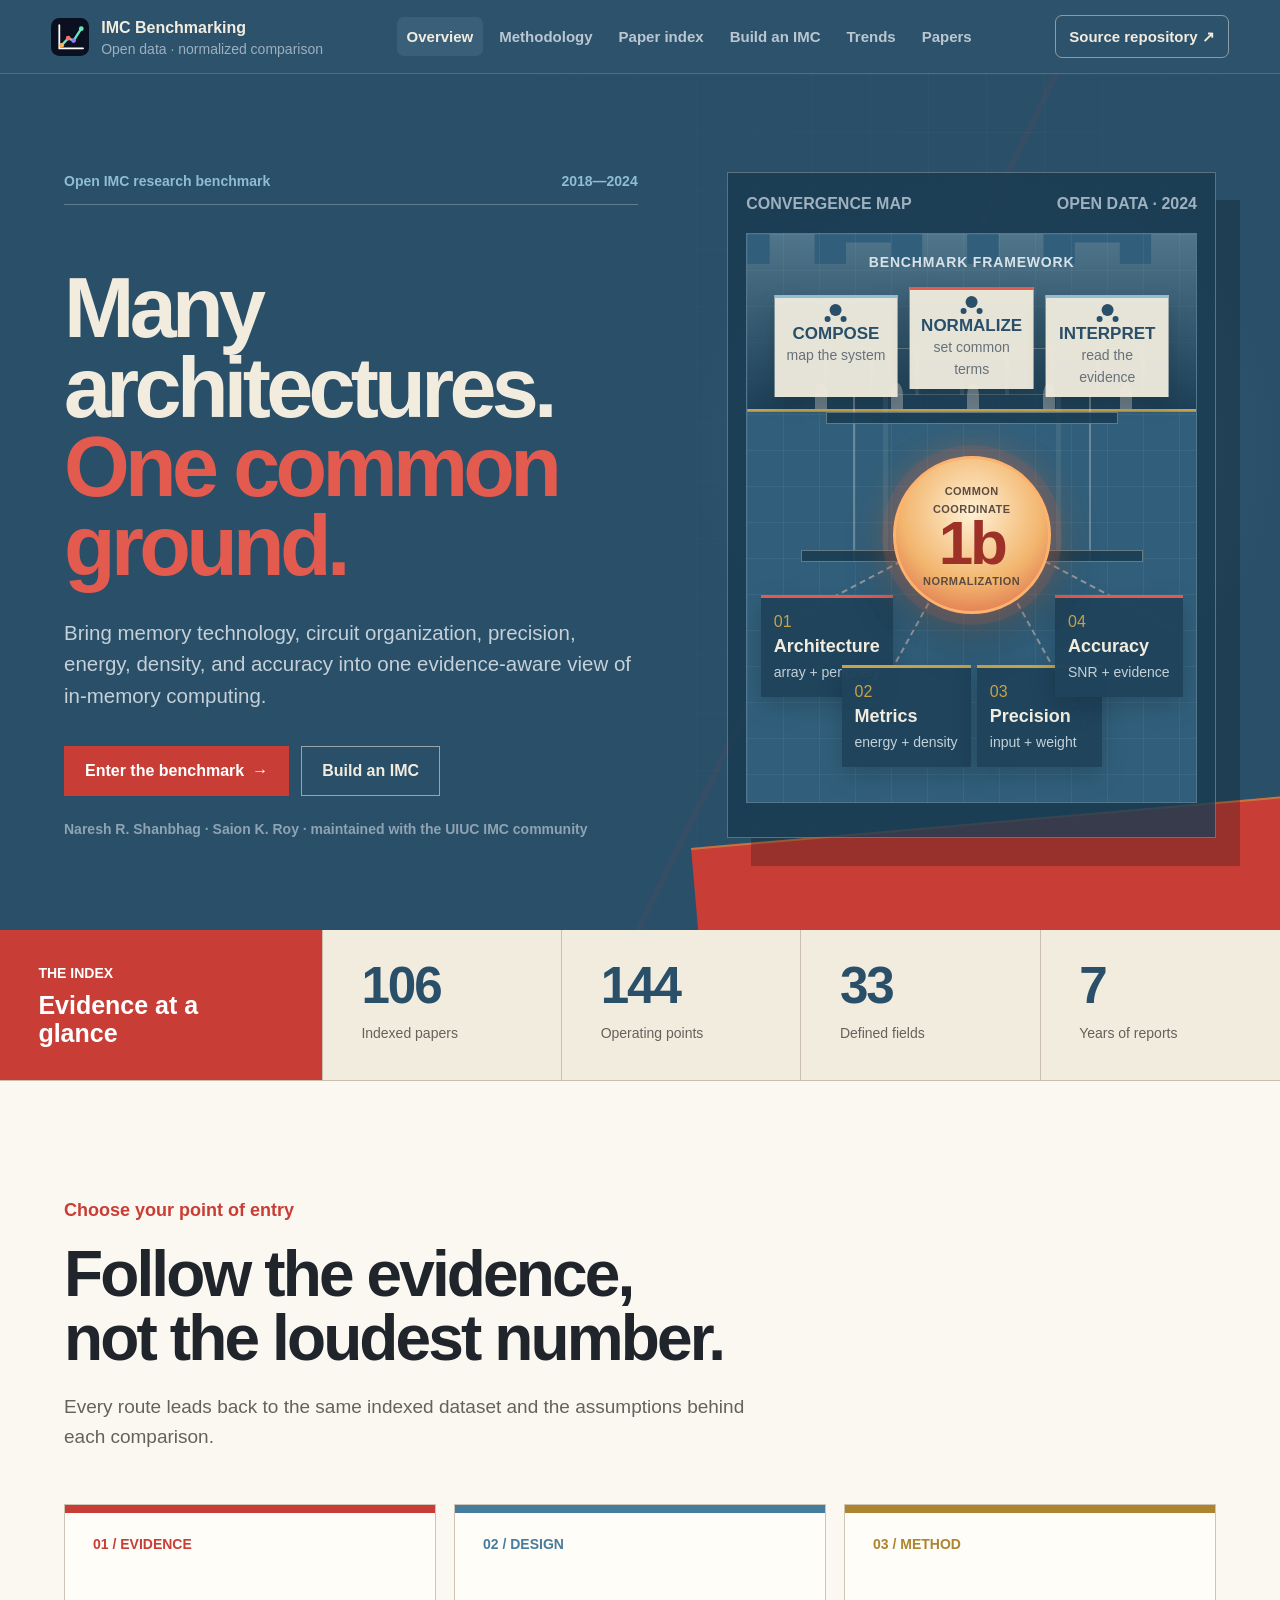
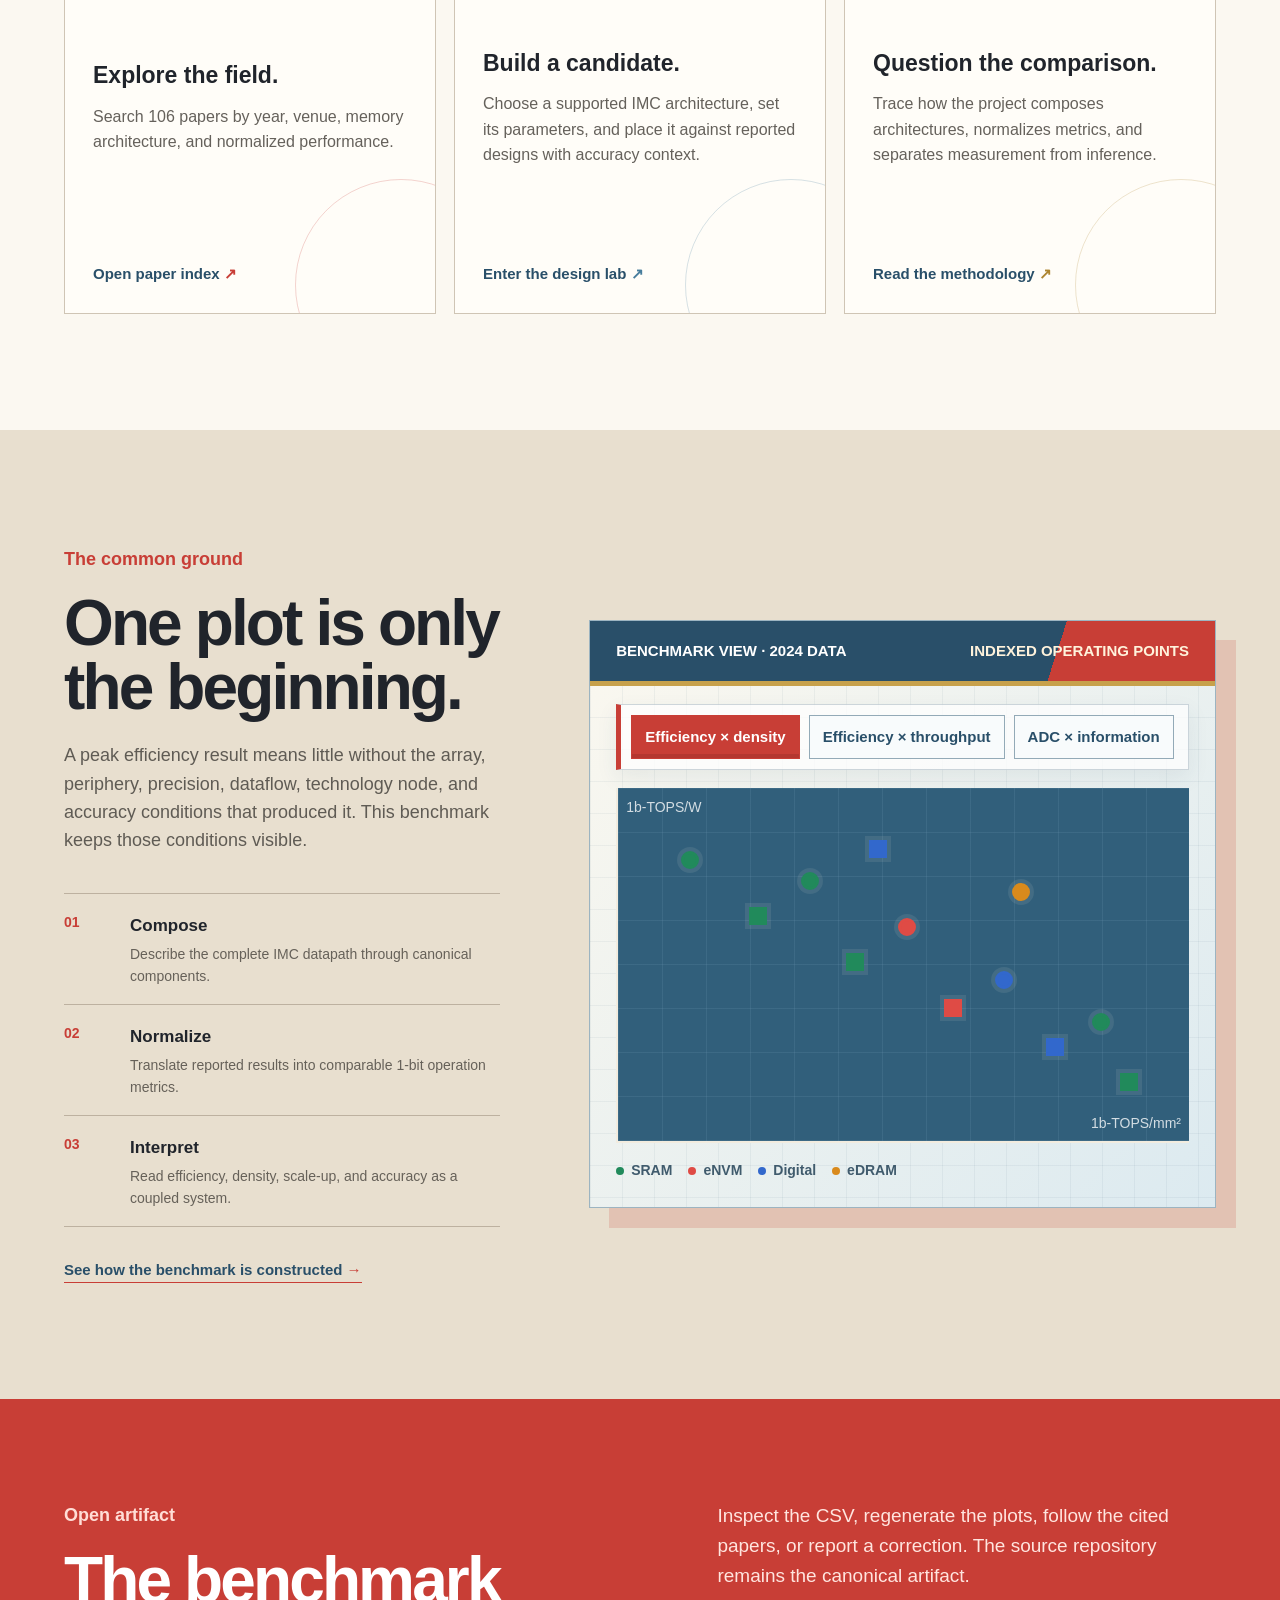
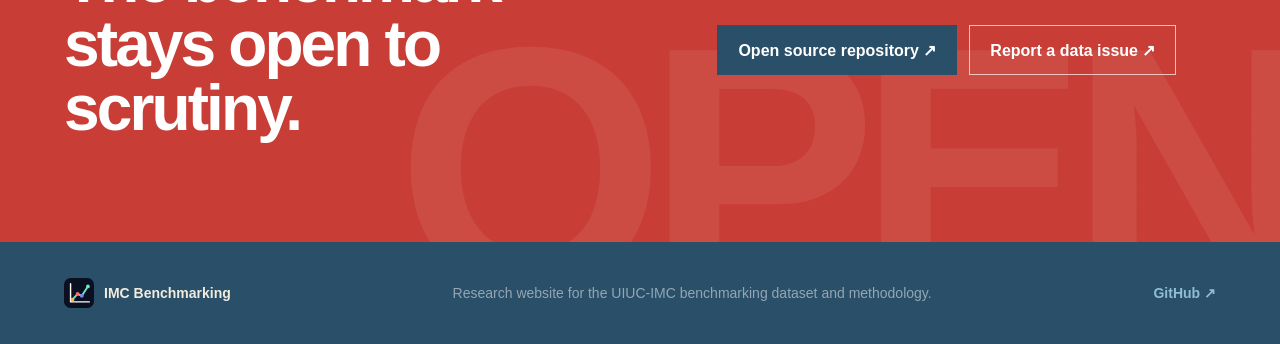
==== website/index.html @ 2f84abf5 "Add interactive IMC benchmarking website" ====
<!doctype html>
<html lang="en">
<head>
  <meta charset="utf-8" />
  <meta name="viewport" content="width=device-width, initial-scale=1" />
  <meta name="theme-color" content="#0b1020" />
  <meta name="description" content="A rigorous, open benchmarking resource for in-memory computing architectures, with indexed chip data, reproducible plots, and methodology papers." />
  <meta property="og:title" content="Benchmarking In-Memory Computing Architectures" />
  <meta property="og:description" content="Compare reported IMC designs through a common compositional view, normalized metrics, and an open indexed database." />
  <meta property="og:type" content="website" />
  <link rel="icon" href="favicon.svg" type="image/svg+xml" />
  <link rel="stylesheet" href="styles.css" />
  <script src="app.js" defer></script>
  <title>Benchmarking In-Memory Computing Architectures</title>
</head>
<body class="home-page">
  <a class="skip-link" href="#main">Skip to content</a>
  <header class="site-header">
    <a class="brand" href="index.html"><img src="favicon.svg" alt="" /><span><strong>IMC Benchmarking</strong><small>Open data · normalized comparison</small></span></a>
    <button class="menu-toggle" type="button" aria-expanded="false">Menu</button>
    <nav id="site-nav" class="site-nav" aria-label="Project sections">
      <a href="index.html" aria-current="page">Overview</a>
      <a href="methodology.html">Methodology</a>
      <a href="explorer.html">Paper index</a>
      <a href="lab.html">Build an IMC</a>
      <a href="trends.html">Trends</a>
      <a href="papers.html">Papers</a>
    </nav>
    <a class="header-repo" href="https://github.com/UIUC-IMC/UIUC-IMC-Benchmarking">Source repository ↗</a>
  </header>

  <main id="main">
    <section class="home-hero">
      <div class="home-hero-copy">
        <div class="hero-kicker"><span>Open IMC research benchmark</span><span>2018—2024</span></div>
        <h1>Many architectures.<br /><em>One common ground.</em></h1>
        <p class="home-hero-summary">Bring memory technology, circuit organization, precision, energy, density, and accuracy into one evidence-aware view of in-memory computing.</p>
        <div class="actions">
          <a class="button home-button-primary" href="explorer.html">Enter the benchmark <span aria-hidden="true">→</span></a>
          <a class="button home-button-ghost" href="lab.html">Build an IMC</a>
        </div>
        <p class="hero-authors">Naresh R. Shanbhag · Saion K. Roy · maintained with the UIUC IMC community</p>
      </div>

      <div class="convergence-stage" aria-label="A symbolic formation showing four IMC design dimensions converging on 1-bit normalization, with compose, normalize, and interpret arranged above">
        <div class="convergence-head"><span>CONVERGENCE MAP</span><span>OPEN DATA · 2024</span></div>
        <div class="convergence-field">
          <div class="framework-structure" aria-hidden="true"><span></span><span></span><span></span><span></span><span></span></div>
          <span class="formation-label framework-label">BENCHMARK FRAMEWORK</span>
          <div class="framework-line" aria-label="Compose, normalize, and interpret arranged as the benchmark framework">
            <div class="framework-card"><strong>COMPOSE</strong><span>map the system</span></div>
            <div class="framework-card framework-center"><strong>NORMALIZE</strong><span>set common terms</span></div>
            <div class="framework-card"><strong>INTERPRET</strong><span>read the evidence</span></div>
          </div>
          <span class="coordinate-deck" aria-hidden="true"></span>
          <span class="convergence-route route-one" aria-hidden="true"></span>
          <span class="convergence-route route-two" aria-hidden="true"></span>
          <span class="convergence-route route-three" aria-hidden="true"></span>
          <span class="convergence-route route-four" aria-hidden="true"></span>
          <div class="field-node node-architecture"><small>01</small><strong>Architecture</strong><span>array + periphery</span></div>
          <div class="field-node node-metrics"><small>02</small><strong>Metrics</strong><span>energy + density</span></div>
          <div class="field-node node-precision"><small>03</small><strong>Precision</strong><span>input + weight</span></div>
          <div class="field-node node-accuracy"><small>04</small><strong>Accuracy</strong><span>SNR + evidence</span></div>
          <div class="benchmark-core"><small>COMMON COORDINATE</small><strong>1b</strong><small>NORMALIZATION</small></div>
        </div>
      </div>
    </section>

    <section class="home-stat-band" aria-label="Dataset summary">
      <div class="stat-intro"><span>THE INDEX</span><strong>Evidence at a glance</strong></div>
      <article><strong>106</strong><span>Indexed papers</span></article>
      <article><strong>144</strong><span>Operating points</span></article>
      <article><strong>33</strong><span>Defined fields</span></article>
      <article><strong>7</strong><span>Years of reports</span></article>
    </section>

    <section class="home-routes section">
      <div class="home-section-heading">
        <p class="section-label">Choose your point of entry</p>
        <h2>Follow the evidence,<br />not the loudest number.</h2>
        <p>Every route leads back to the same indexed dataset and the assumptions behind each comparison.</p>
      </div>
      <div class="route-grid">
        <a class="route-card route-red" href="explorer.html">
          <span class="route-index">01 / EVIDENCE</span>
          <div><h3>Explore the field.</h3><p>Search 106 papers by year, venue, memory architecture, and normalized performance.</p></div>
          <strong class="route-link">Open paper index <span aria-hidden="true">↗</span></strong>
        </a>
        <a class="route-card route-blue" href="lab.html">
          <span class="route-index">02 / DESIGN</span>
          <div><h3>Build a candidate.</h3><p>Choose a supported IMC architecture, set its parameters, and place it against reported designs with accuracy context.</p></div>
          <strong class="route-link">Enter the design lab <span aria-hidden="true">↗</span></strong>
        </a>
        <a class="route-card route-gold" href="methodology.html">
          <span class="route-index">03 / METHOD</span>
          <div><h3>Question the comparison.</h3><p>Trace how the project composes architectures, normalizes metrics, and separates measurement from inference.</p></div>
          <strong class="route-link">Read the methodology <span aria-hidden="true">↗</span></strong>
        </a>
      </div>
    </section>

    <section class="home-common-ground section">
      <div class="common-ground-copy">
        <p class="section-label">The common ground</p>
        <h2>One plot is only the beginning.</h2>
        <p>A peak efficiency result means little without the array, periphery, precision, dataflow, technology node, and accuracy conditions that produced it. This benchmark keeps those conditions visible.</p>
        <ol class="method-list">
          <li><span>01</span><div><strong>Compose</strong><p>Describe the complete IMC datapath through canonical components.</p></div></li>
          <li><span>02</span><div><strong>Normalize</strong><p>Translate reported results into comparable 1-bit operation metrics.</p></div></li>
          <li><span>03</span><div><strong>Interpret</strong><p>Read efficiency, density, scale-up, and accuracy as a coupled system.</p></div></li>
        </ol>
        <a class="text-link" href="methodology.html">See how the benchmark is constructed <span aria-hidden="true">→</span></a>
      </div>

      <div class="benchmark-stage home-benchmark-stage" aria-label="Interactive conceptual benchmark plot">
        <div class="stage-header"><span>BENCHMARK VIEW · 2024 DATA</span><span>INDEXED OPERATING POINTS</span></div>
        <div class="axis-tabs" aria-label="Choose benchmark axes">
          <button type="button" data-axis="efficiency" aria-pressed="true">Efficiency × density</button>
          <button type="button" data-axis="throughput" aria-pressed="false">Efficiency × throughput</button>
          <button type="button" data-axis="precision" aria-pressed="false">ADC × information</button>
        </div>
        <div class="plot-demo">
          <span class="plot-axis-y">1b-TOPS/W</span><span class="plot-axis-x">1b-TOPS/mm²</span>
          <i class="plot-point circle" data-arch="sram" style="left:11%;bottom:77%"></i><i class="plot-point" data-arch="sram" style="left:23%;bottom:61%"></i>
          <i class="plot-point circle" data-arch="sram" style="left:32%;bottom:71%"></i><i class="plot-point" data-arch="sram" style="left:40%;bottom:48%"></i>
          <i class="plot-point circle" data-arch="envm" style="left:49%;bottom:58%"></i><i class="plot-point" data-arch="envm" style="left:57%;bottom:35%"></i>
          <i class="plot-point circle" data-arch="digital" style="left:66%;bottom:43%"></i><i class="plot-point" data-arch="digital" style="left:75%;bottom:24%"></i>
          <i class="plot-point circle" data-arch="sram" style="left:83%;bottom:31%"></i><i class="plot-point" data-arch="sram" style="left:88%;bottom:14%"></i>
          <i class="plot-point circle" data-arch="edram" style="left:69%;bottom:68%"></i><i class="plot-point" data-arch="digital" style="left:44%;bottom:80%"></i>
        </div>
        <div class="plot-legend"><span style="--legend:var(--mint)">SRAM</span><span style="--legend:var(--coral)">eNVM</span><span style="--legend:var(--violet)">Digital</span><span style="--legend:var(--amber)">eDRAM</span></div>
      </div>
    </section>

    <section class="home-manifesto">
      <div>
        <p class="section-label">Open artifact</p>
        <h2>The benchmark stays open to scrutiny.</h2>
      </div>
      <div>
        <p>Inspect the CSV, regenerate the plots, follow the cited papers, or report a correction. The source repository remains the canonical artifact.</p>
        <div class="actions"><a class="button home-button-primary" href="https://github.com/UIUC-IMC/UIUC-IMC-Benchmarking">Open source repository ↗</a><a class="button home-button-ghost" href="https://forms.gle/xLT8NehqR1ALuW2p7">Report a data issue ↗</a></div>
      </div>
    </section>
  </main>

  <footer><a class="footer-brand" href="index.html"><img src="favicon.svg" alt="" /><strong>IMC Benchmarking</strong></a><p>Research website for the UIUC-IMC benchmarking dataset and methodology.</p><a href="https://github.com/UIUC-IMC/UIUC-IMC-Benchmarking">GitHub ↗</a></footer>
</body>
</html>
---- website/styles.css ----
:root {
  --ink: #20242b;
  --ink-2: #30353d;
  --paper: #ffffff;
  --white: #ffffff;
  --muted: #646b7b;
  --line: #d9dce3;
  --red-light: #fff0ef;
  --red: #df4b45;
  --red-dark: #9f2f2b;
  --green-light: #eaf8f1;
  --green: #218a5b;
  --green-dark: #14643f;
  --blue-light: #eef4ff;
  --blue: #3268cc;
  --blue-dark: #20478e;
  --mint: var(--green);
  --mint-dark: var(--green-dark);
  --coral: var(--red);
  --amber: #d98a1c;
  --violet: var(--blue);
  --sans: Arial, Helvetica, sans-serif;
  --mono: "SFMono-Regular", Consolas, "Liberation Mono", monospace;
}

* { box-sizing: border-box; }
html { scroll-behavior: smooth; }
body {
  margin: 0;
  background: var(--paper);
  color: var(--ink);
  font-family: var(--sans);
  font-size: 18px;
  line-height: 1.58;
}
body.menu-open { overflow: hidden; }
a { color: inherit; text-decoration: none; }
button, input, select { color: inherit; font: inherit; }
img { display: block; max-width: 100%; }
figure { margin: 0; }
p { margin-top: 0; }

.skip-link {
  position: fixed;
  z-index: 100;
  top: 12px;
  left: 12px;
  padding: 10px 16px;
  transform: translateY(-180%);
  background: var(--mint);
  color: var(--ink);
  font-weight: 800;
}
.skip-link:focus { transform: none; }

.site-header {
  position: sticky;
  z-index: 50;
  top: 0;
  min-height: 74px;
  padding: 0 clamp(24px, 4vw, 64px);
  display: flex;
  align-items: center;
  gap: 28px;
  border-bottom: 1px solid var(--line);
  background: rgba(255,255,255,.97);
  color: var(--ink);
  backdrop-filter: blur(18px);
}
.brand { display: flex; align-items: center; gap: 12px; flex-shrink: 0; }
.brand img { width: 38px; height: 38px; }
.brand span { display: flex; flex-direction: column; }
.brand strong { font-size: 16px; letter-spacing: 0; }
.brand small { color: var(--muted); font-size: 14px; line-height: 1.2; }
.site-nav { display: flex; align-items: center; justify-content: center; gap: 6px; margin: 0 auto; }
.site-nav a { padding: 8px 10px; border-radius: 7px; color: #525965; font-size: 15px; font-weight: 700; }
.site-nav a:hover, .site-nav a[aria-current="page"] { background: var(--blue-light); color: var(--blue-dark); }
.header-repo { padding: 9px 13px; border: 1px solid var(--ink); border-radius: 7px; font-size: 15px; font-weight: 700; white-space: nowrap; }
.header-repo:hover { border-color: var(--blue); background: var(--blue); color: #fff; }
.menu-toggle { display: none; margin-left: auto; border: 0; background: transparent; color: var(--ink); font-size: 16px; font-weight: 700; }

.hero {
  position: relative;
  overflow: hidden;
  min-height: calc(100vh - 74px);
  display: grid;
  grid-template-columns: minmax(0, .88fr) minmax(520px, 1.12fr);
  gap: clamp(44px, 7vw, 110px);
  align-items: center;
  padding: clamp(72px, 8vw, 116px) clamp(24px, 5vw, 72px) 64px;
  background: #fff;
  color: var(--ink);
}
.hero::before {
  content: "";
  position: absolute;
  inset: 0;
  opacity: .55;
  background-image: linear-gradient(rgba(50,104,204,.07) 1px, transparent 1px), linear-gradient(90deg, rgba(50,104,204,.07) 1px, transparent 1px);
  background-size: 42px 42px;
  mask-image: linear-gradient(90deg, transparent 0%, #000 62%);
}
.hero-copy, .benchmark-stage { position: relative; z-index: 1; }
.eyebrow, .section-label {
  margin: 0 0 18px;
  color: var(--blue-dark);
  font-family: var(--sans);
  font-size: 18px;
  font-weight: 700;
  letter-spacing: 0;
}
.hero .eyebrow { color: var(--blue-dark); }
.hero h1 {
  max-width: 750px;
  margin: 0 0 26px;
  font-size: clamp(52px, 6.6vw, 100px);
  line-height: .94;
  letter-spacing: -.055em;
}
.hero h1 em { color: var(--green); font-style: normal; }
.hero-summary { max-width: 760px; color: var(--muted); font-size: clamp(19px, 1.6vw, 22px); line-height: 1.55; }
.hero-authors { margin: 22px 0 0; font-size: 15px; font-weight: 700; letter-spacing: 0; }
.actions { display: flex; flex-wrap: wrap; gap: 12px; margin-top: 34px; }
.button {
  min-height: 50px;
  padding: 0 20px;
  display: inline-flex;
  align-items: center;
  justify-content: center;
  gap: 8px;
  border: 1px solid currentColor;
  border-radius: 8px;
  font-size: 16px;
  font-weight: 700;
  transition: transform .2s ease, background .2s ease;
}
.button:hover { transform: translateY(-2px); }
.button-primary { border-color: var(--blue); background: var(--blue); color: #fff; }
.button-secondary { border-color: var(--ink); color: var(--ink); }
.button-secondary:hover { background: var(--ink); color: #fff; }
.button-dark { border-color: var(--ink); background: var(--ink); color: #fff; }

.benchmark-stage {
  min-height: 560px;
  padding: 26px;
  border: 1px solid var(--line);
  border-radius: 16px;
  background: #fff;
  box-shadow: 0 16px 40px rgba(32,36,43,.08);
}
.stage-header { display: flex; align-items: center; justify-content: space-between; gap: 20px; color: var(--muted); font-size: 14px; font-weight: 700; letter-spacing: 0; }
.axis-tabs { display: flex; flex-wrap: wrap; gap: 7px; margin: 24px 0 18px; }
.axis-tabs button { padding: 8px 11px; border: 1px solid #aeb5c0; border-radius: 7px; background: transparent; color: #4f5662; font-size: 14px; font-weight: 700; cursor: pointer; }
.axis-tabs button[aria-pressed="true"] { border-color: var(--blue); background: var(--blue-light); color: var(--blue-dark); }
.plot-demo {
  position: relative;
  height: 355px;
  overflow: hidden;
  border-left: 2px solid #717987;
  border-bottom: 2px solid #717987;
  background-color: #fbfcfe;
  background-image: linear-gradient(rgba(50,104,204,.08) 1px, transparent 1px), linear-gradient(90deg, rgba(50,104,204,.08) 1px, transparent 1px);
  background-size: 44px 44px;
}
.plot-axis-x, .plot-axis-y { position: absolute; color: #525965; font-size: 14px; }
.plot-axis-x { right: 8px; bottom: 7px; }
.plot-axis-y { top: 8px; left: 8px; }
.plot-point { position: absolute; width: 18px; height: 18px; border: 3px solid currentColor; background: currentColor; box-shadow: 0 0 0 4px rgba(32,36,43,.06); transition: inset .45s ease, transform .25s ease; }
.plot-point:hover { transform: scale(1.35); }
.plot-point.circle { border-radius: 50%; }
.plot-point[data-arch="sram"] { color: var(--green); }
.plot-point[data-arch="envm"] { color: var(--coral); }
.plot-point[data-arch="digital"] { color: var(--blue); }
.plot-point[data-arch="edram"] { color: var(--amber); }
.plot-legend { display: flex; flex-wrap: wrap; gap: 16px; margin-top: 16px; color: var(--muted); font-size: 14px; }
.plot-legend span::before { content: ""; width: 8px; height: 8px; margin-right: 7px; display: inline-block; border-radius: 50%; background: var(--legend); }

.stat-band { display: grid; grid-template-columns: repeat(4, 1fr); border-bottom: 1px solid var(--line); background: #fff; }
.stat-band article { min-height: 154px; padding: 28px clamp(22px, 3vw, 48px); border-right: 1px solid var(--line); }
.stat-band article:last-child { border-right: 0; }
.stat-band strong { display: block; font-size: clamp(34px, 4vw, 58px); line-height: 1; letter-spacing: -.04em; }
.stat-band span { display: block; margin-top: 9px; color: var(--muted); font-size: 14px; }
.stat-band article:nth-child(1) strong { color: var(--mint-dark); }
.stat-band article:nth-child(2) strong { color: var(--blue); }
.stat-band article:nth-child(3) strong { color: var(--coral); }
.stat-band article:nth-child(4) strong { color: var(--violet); }

.section { padding: clamp(76px, 9vw, 124px) clamp(24px, 5vw, 72px); }
.section.white { background: #fff; }
.section.dark { background: var(--blue-light); color: var(--ink); }
.section.narrow { padding-top: 62px; padding-bottom: 62px; }
.section-heading { max-width: 950px; margin-bottom: 48px; }
.section-heading h2, .page-hero h1 { margin: 0 0 18px; font-size: clamp(38px, 5vw, 70px); line-height: 1; letter-spacing: -.045em; }
.section-heading p, .page-hero p { max-width: 800px; color: var(--muted); font-size: 19px; }
.dark .section-heading p { color: var(--muted); }

.page-hero { padding: clamp(72px, 8vw, 112px) clamp(24px, 5vw, 72px) 66px; border-bottom: 1px solid var(--line); background: linear-gradient(90deg, #fff 0%, var(--blue-light) 100%); color: var(--ink); }
.page-hero .section-label { color: var(--blue-dark); }
.page-hero p { color: var(--muted); }

.card-grid { display: grid; grid-template-columns: repeat(3, 1fr); gap: 18px; }
.card { padding: 28px; border: 1px solid var(--line); border-radius: 14px; background: #fff; }
.card-number { color: var(--blue-dark); font-size: 14px; font-weight: 700; }
.card h3 { margin: 13px 0 10px; font-size: 23px; line-height: 1.2; }
.card p { margin: 0; color: var(--muted); font-size: 16px; }
.card code { color: var(--mint-dark); font-family: var(--mono); }

.story-grid { display: grid; grid-template-columns: minmax(0,.8fr) minmax(420px,1.2fr); gap: clamp(40px,7vw,100px); align-items: center; }
.story-copy h2 { margin: 0 0 22px; font-size: clamp(38px,4.5vw,66px); line-height: 1; letter-spacing: -.04em; }
.story-copy p { color: var(--muted); }
.figure-frame { overflow: hidden; border: 1px solid var(--line); border-radius: 18px; background: #fff; box-shadow: 0 20px 50px rgba(11,16,32,.09); }
.figure-frame img { width: 100%; }
.figure-frame figcaption { padding: 14px 18px; border-top: 1px solid var(--line); color: var(--muted); font-size: 14px; }

.pipeline { display: grid; grid-template-columns: repeat(4, 1fr); gap: 0; }
.pipeline article { position: relative; min-height: 220px; padding: 28px; border: 1px solid var(--line); background: #fff; }
.pipeline article + article { border-left: 0; }
.pipeline article::after { content: "→"; position: absolute; z-index: 2; top: 50%; right: -17px; color: var(--green); font-size: 28px; transform: translateY(-50%); }
.pipeline article:last-child::after { display: none; }
.pipeline strong { color: var(--blue-dark); font-size: 14px; }
.pipeline h3 { margin: 14px 0 10px; font-size: 21px; }
.pipeline p { margin: 0; color: var(--muted); font-size: 15px; }

.metric-table-wrap, .explorer-shell { overflow: hidden; border: 1px solid var(--line); border-radius: 16px; background: #fff; }
table { width: 100%; border-collapse: collapse; }
th, td { padding: 15px 16px; border-bottom: 1px solid var(--line); text-align: left; vertical-align: top; }
th { background: #eef0f4; color: #525969; font-size: 14px; letter-spacing: 0; }
td { font-size: 14px; }
tbody tr:last-child td { border-bottom: 0; }
.index-chip { min-width: 46px; padding: 4px 7px; display: inline-flex; justify-content: center; border: 1px solid var(--ink); border-radius: 6px; background: var(--ink); color: #fff; font-family: var(--mono); font-size: 14px; font-weight: 700; }
.arch-chip { padding: 4px 7px; border-radius: 999px; background: #e9ecf3; font-size: 14px; font-weight: 700; }
.arch-chip.sram { background: #d9f9ef; color: #08735c; }
.arch-chip.envm, .arch-chip.eflash { background: #ffe1df; color: #a62828; }
.arch-chip.digital { background: #e6e1ff; color: #5843bd; }
.arch-chip.edram { background: #fff0d7; color: #925500; }

.explorer-controls { padding: 22px; display: grid; grid-template-columns: minmax(240px,1.7fr) repeat(3,minmax(130px,.7fr)); gap: 12px; border-bottom: 1px solid var(--line); background: #fff; }
.explorer-controls input, .explorer-controls select { min-height: 48px; width: 100%; padding: 0 13px; border: 1px solid #bfc4ce; border-radius: 8px; background: #fff; font-size: 16px; }
.explorer-summary { padding: 14px 22px; display: flex; justify-content: space-between; gap: 20px; border-bottom: 1px solid var(--line); background: #f5f6f8; color: var(--muted); font-size: 14px; }
.explorer-table-wrap { overflow: auto; max-height: 720px; }
.explorer-table { min-width: 1120px; }
.explorer-table th { position: sticky; z-index: 2; top: 0; }
.explorer-table td:nth-child(3) { max-width: 390px; }
.paper-title-link { text-decoration: underline; text-decoration-color: rgba(55,107,135,.35); text-underline-offset: 3px; }
.paper-title-link:hover { color: var(--blue-dark); text-decoration-color: currentColor; }
.paper-link { min-width: 66px; padding: 6px 10px; display: inline-flex; align-items: center; justify-content: center; border: 1px solid var(--blue); border-radius: 6px; color: var(--blue-dark); font-size: 14px; font-weight: 700; white-space: nowrap; }
.paper-link:hover { background: var(--blue); color: #fff; }
.explorer-empty { padding: 48px; color: var(--muted); text-align: center; }
.data-note { margin-top: 20px; color: var(--muted); font-size: 14px; }

.trend-lead { display: grid; grid-template-columns: minmax(0,.68fr) minmax(480px,1.32fr); gap: clamp(36px,6vw,90px); align-items: center; }
.trend-lead h2 { margin: 0 0 20px; font-size: clamp(38px,4.4vw,64px); line-height: 1; letter-spacing: -.04em; }
.trend-lead p { color: var(--muted); }
.trend-gallery { display: grid; grid-template-columns: repeat(2,1fr); gap: 20px; }
.trend-gallery figure { overflow: hidden; border: 1px solid var(--line); border-radius: 14px; background: #fff; }
.trend-gallery img { width: 100%; aspect-ratio: 1.2; object-fit: contain; }
.trend-gallery figcaption { padding: 16px 18px; border-top: 1px solid var(--line); font-size: 14px; font-weight: 750; }

.paper-list { display: grid; gap: 22px; }
.paper-card { display: grid; grid-template-columns: 140px minmax(0,1fr); gap: 30px; padding: 34px; border: 1px solid var(--line); border-radius: 16px; background: #fff; }
.paper-year { font-family: var(--mono); font-size: 14px; font-weight: 700; }
.paper-venue { display: block; margin-top: 7px; color: var(--mint-dark); font-size: 14px; font-weight: 800; }
.paper-card h2 { margin: 0 0 10px; font-size: clamp(26px,3vw,39px); line-height: 1.08; letter-spacing: -.025em; }
.paper-meta { color: var(--muted); font-size: 14px; }
.paper-abstract { margin: 18px 0 22px; color: #454b58; }
.citation-box { margin-top: 20px; padding: 16px; border-left: 4px solid var(--green); background: var(--green-light); font-family: var(--mono); font-size: 14px; overflow-wrap: anywhere; }

.literature-coverage { border-top: 1px solid var(--line); }
.year-coverage { display: grid; grid-template-columns: repeat(7, 1fr); border: 1px solid var(--line); background: #fff; }
.year-coverage article { min-height: 170px; padding: 24px 20px; display: flex; flex-direction: column; justify-content: space-between; border-right: 1px solid var(--line); border-top: 6px solid var(--blue); }
.year-coverage article:nth-child(3n + 1) { border-top-color: var(--red); }
.year-coverage article:nth-child(3n + 2) { border-top-color: var(--blue); }
.year-coverage article:nth-child(3n) { border-top-color: var(--amber); }
.year-coverage article:last-child { border-right: 0; }
.year-coverage span { color: var(--muted); font-size: 14px; font-weight: 700; }
.year-coverage strong { color: var(--ink); font-size: 44px; line-height: 1; letter-spacing: -.04em; }
.year-coverage small { color: var(--muted); font-size: 14px; }

.callout { padding: 34px; border: 1px solid var(--line); border-radius: 14px; background: var(--blue-light); }
.callout h2 { margin: 0 0 12px; font-size: clamp(30px,4vw,50px); line-height: 1.05; }
.callout p { max-width: 800px; color: var(--muted); }

.lab-shell {
  display: grid;
  grid-template-columns: minmax(300px, .72fr) minmax(560px, 1.28fr);
  gap: 28px;
  align-items: start;
  min-width: 0;
}
.lab-controls, .lab-visual, .lab-result {
  min-width: 0;
  border: 1px solid var(--line);
  border-radius: 14px;
  background: #fff;
}
.lab-controls { padding: 28px; }
.lab-controls h2, .lab-visual h2 { margin: 0 0 8px; font-size: 28px; line-height: 1.2; }
.control-intro { margin-bottom: 26px; color: var(--muted); font-size: 15px; }
.control-grid { display: grid; grid-template-columns: 1fr 1fr; gap: 18px 14px; }
.control-group { min-width: 0; }
.control-group.full { grid-column: 1 / -1; }
.control-group label, .control-heading { display: flex; align-items: baseline; justify-content: space-between; gap: 12px; margin-bottom: 7px; color: #3f454f; font-size: 15px; font-weight: 700; }
.control-group output { color: var(--blue-dark); font-weight: 700; }
.control-group select, .control-group input[type="number"] { width: 100%; min-height: 46px; padding: 0 12px; border: 1px solid #b9bec8; border-radius: 7px; background: #fff; font-size: 16px; }
.control-group input[type="range"] { width: 100%; accent-color: var(--blue); }
.checkbox-line { min-height: 46px; display: flex; align-items: center; gap: 10px; }
.checkbox-line input { width: 20px; height: 20px; accent-color: var(--blue); }
.checkbox-line label { margin: 0; display: inline; font-weight: 700; }
.control-help { margin: 6px 0 0; color: var(--muted); font-size: 14px; line-height: 1.45; }
.model-controls { min-width: 0; margin: 4px 0 0; padding: 18px; border: 1px solid #d7dbe2; border-radius: 8px; background: #f8fafc; }
.model-controls[hidden] { display: none; }
.model-controls legend { padding: 0 8px; color: var(--ink); font-size: 16px; font-weight: 700; }
.model-controls .control-grid { gap: 16px 14px; }
.evidence-status { margin-top: 22px; padding: 18px 20px; border: 1px solid #cfd5df; border-left-width: 5px; border-radius: 8px; background: #f8fafc; }
.evidence-status strong { display: block; margin-bottom: 4px; color: var(--ink); font-size: 18px; }
.evidence-status p, .evidence-status small { margin: 0; color: var(--muted); font-size: 14px; line-height: 1.5; }
.evidence-status small { display: block; margin-top: 7px; }
.evidence-status.supported { border-left-color: var(--green); background: var(--green-light); }
.evidence-status.caution { border-left-color: var(--red); background: var(--red-light); }
.lab-visual { padding: 28px; }
.lab-visual-head { display: flex; align-items: start; justify-content: space-between; gap: 20px; margin-bottom: 18px; }
.lab-visual-head p { margin: 0; max-width: 560px; color: var(--muted); font-size: 15px; }
.lab-legend { display: flex; flex-wrap: wrap; gap: 14px; margin: 0 0 12px; color: var(--muted); font-size: 14px; }
.lab-legend span { display: inline-flex; align-items: center; gap: 7px; }
.lab-legend i { width: 10px; height: 10px; display: inline-block; border-radius: 50%; background: var(--legend-color); }
.lab-legend .candidate-key i { width: 12px; height: 12px; border: 2px solid var(--ink); border-radius: 2px; transform: rotate(45deg); background: #fff; }
.lab-chart-wrap { width: 100%; min-height: 510px; overflow: hidden; }
.lab-chart { width: 100%; height: auto; display: block; }
.lab-chart text { fill: #4d535e; font-family: Arial, Helvetica, sans-serif; font-size: 14px; }
.lab-chart .axis-title { fill: var(--ink); font-size: 16px; font-weight: 700; }
.lab-chart .grid-line { stroke: #e4e7ec; stroke-width: 1; }
.lab-chart .axis-line { stroke: #727985; stroke-width: 1.5; }
.lab-chart .reported-point { opacity: .48; }
.lab-chart .candidate-point { stroke: var(--ink); stroke-width: 2.5; }
.lab-chart .candidate-label { fill: var(--ink); font-size: 15px; font-weight: 700; paint-order: stroke; stroke: #fff; stroke-width: 5px; }
.lab-results { min-width: 0; grid-column: 1 / -1; display: grid; grid-template-columns: repeat(2, 1fr); gap: 18px; }
.lab-result { padding: 26px; }
.lab-result h3 { margin: 0 0 14px; font-size: 22px; }
.lab-result strong.result-lead { display: block; margin-bottom: 8px; color: var(--blue-dark); font-size: 24px; line-height: 1.2; }
.lab-result p { margin-bottom: 0; color: var(--muted); font-size: 15px; }
.result-list.compact { margin-top: 18px; }
.result-list.compact li { align-items: start; }
.result-list.compact strong { max-width: 58%; text-align: right; }
.result-list { margin: 0; padding: 0; list-style: none; }
.result-list li { padding: 9px 0; display: flex; justify-content: space-between; gap: 18px; border-bottom: 1px solid var(--line); font-size: 14px; }
.result-list li:last-child { border-bottom: 0; }
.result-list span { color: var(--muted); }
.accuracy-scale { position: relative; height: 18px; margin: 20px 0 12px; border-radius: 4px; background: linear-gradient(90deg, var(--red-light) 0 20%, var(--green-light) 20% 80%, var(--blue-light) 80% 100%); }
.accuracy-scale::before, .accuracy-scale::after { position: absolute; top: 22px; color: var(--muted); font-size: 14px; }
.accuracy-scale::before { content: "10 dB"; left: 20%; transform: translateX(-50%); }
.accuracy-scale::after { content: "40 dB"; left: 80%; transform: translateX(-50%); }
.accuracy-marker { position: absolute; top: -5px; width: 4px; height: 28px; border-radius: 2px; background: var(--ink); transform: translateX(-50%); }
.accuracy-marker[hidden] { display: none; }
.neighbors-table { width: 100%; }
.neighbors-table th, .neighbors-table td { padding: 10px 8px; font-size: 14px; }
.neighbors-table td:nth-child(2) { max-width: 280px; }
.lab-disclaimer { grid-column: 1 / -1; max-width: 900px; margin: 0; color: var(--muted); font-size: 14px; }

footer { padding: 36px clamp(24px,5vw,72px); display: flex; align-items: center; justify-content: space-between; gap: 28px; border-top: 1px solid var(--line); background: #fff; color: var(--ink); }
.footer-brand { display: flex; align-items: center; gap: 10px; font-size: 14px; }
.footer-brand img { width: 30px; height: 30px; }
footer p { margin: 0; color: var(--muted); font-size: 14px; }
footer > a:last-child { color: var(--blue-dark); font-size: 14px; font-weight: 700; }

@media (max-width: 1120px) {
  .site-header { gap: 16px; }
  .site-nav { gap: 0; }
  .site-nav a { padding-inline: 8px; }
  .hero { grid-template-columns: 1fr; }
  .hero h1 { max-width: 900px; }
  .benchmark-stage { max-width: 800px; width: 100%; }
  .story-grid, .trend-lead { grid-template-columns: 1fr; }
  .lab-shell { grid-template-columns: 1fr; }
}

@media (max-width: 980px) {
  .header-repo { display: none; }
  .menu-toggle { display: block; }
  .site-nav { position: absolute; z-index: 70; top: 100%; right: 0; left: 0; min-height: calc(100vh - 74px); padding: 28px; display: none; flex-direction: column; justify-content: flex-start; align-items: stretch; border-top: 1px solid var(--line); background: #fff; box-shadow: 0 24px 48px rgba(0,0,0,.12); }
  .site-nav.open { display: flex; }
  .site-nav a { padding: 14px; font-size: 17px; }
  .stat-band, .card-grid, .pipeline, .trend-gallery { grid-template-columns: repeat(2,1fr); }
  .stat-band article:nth-child(2) { border-right: 0; }
  .pipeline article + article { border-left: 1px solid var(--line); }
  .pipeline article::after { display: none; }
  .explorer-controls { grid-template-columns: 1fr 1fr; }
  .paper-card { grid-template-columns: 1fr; gap: 14px; }
  .lab-results { grid-template-columns: 1fr; }
  .year-coverage { grid-template-columns: repeat(4, 1fr); }
  .year-coverage article { border-bottom: 1px solid var(--line); }
  .year-coverage article:nth-child(4n) { border-right: 0; }
  .year-coverage article:last-child { border-right: 1px solid var(--line); }
}

@media (max-width: 560px) {
  body { font-size: 18px; }
  .brand small { display: none; }
  .hero { grid-template-columns: minmax(0,1fr); padding-inline: 20px; }
  .hero h1 { font-size: 50px; }
  .benchmark-stage { min-height: 500px; padding: 18px; }
  .plot-demo { height: 310px; }
  .stat-band, .card-grid, .pipeline, .trend-gallery, .explorer-controls { grid-template-columns: 1fr; }
  .stat-band article { border-right: 0; border-bottom: 1px solid var(--line); }
  .section, .page-hero { padding-inline: 20px; }
  .paper-card { padding: 24px; }
  .control-grid { grid-template-columns: 1fr; }
  .control-group.full { grid-column: auto; }
  .lab-controls, .lab-visual, .lab-result { padding: 22px; }
  .lab-chart-wrap { min-height: 360px; }
  .year-coverage { grid-template-columns: repeat(2, 1fr); }
  .year-coverage article:nth-child(4n) { border-right: 1px solid var(--line); }
  .year-coverage article:nth-child(2n) { border-right: 0; }
  footer { align-items: flex-start; flex-direction: column; }
}

@media (prefers-reduced-motion: reduce) {
  *, *::before, *::after { scroll-behavior: auto !important; transition: none !important; }
}

/* Homepage — an original, high-stakes convergence theme. */
.home-page {
  --home-navy: #294f69;
  --home-navy-2: #376b87;
  --home-ivory: #f2ecdf;
  --home-paper: #fbf8f1;
  --home-red: #c83e36;
  --home-red-bright: #e35a4f;
  --home-gold: #c7a14b;
  --home-ice: #90bdd3;
  background: var(--home-paper);
}
.home-page .site-header {
  border-bottom-color: rgba(242,236,223,.18);
  background: rgba(41,79,105,.98);
  color: var(--home-ivory);
}
.home-page .brand small { color: #9db0c0; }
.home-page .site-nav a { color: #bac7d1; }
.home-page .site-nav a:hover,
.home-page .site-nav a[aria-current="page"] { background: rgba(144,189,211,.13); color: var(--home-ivory); }
.home-page .header-repo { border-color: rgba(242,236,223,.48); }
.home-page .header-repo:hover { border-color: var(--home-red-bright); background: var(--home-red); }
.home-page .menu-toggle { color: var(--home-ivory); }

.home-hero {
  position: relative;
  min-height: calc(100vh - 74px);
  padding: clamp(70px, 7.5vw, 112px) clamp(24px, 5vw, 72px) clamp(64px, 7vw, 96px);
  display: grid;
  grid-template-columns: minmax(0, 1.08fr) minmax(470px, .92fr);
  gap: clamp(46px, 7vw, 108px);
  align-items: center;
  overflow: hidden;
  background:
    radial-gradient(circle at 77% 44%, rgba(144,189,211,.14), transparent 27%),
    linear-gradient(116deg, transparent 0 62%, rgba(200,62,54,.08) 62% 62.4%, transparent 62.4% 100%),
    var(--home-navy);
  color: var(--home-ivory);
}
.home-hero::before {
  content: "";
  position: absolute;
  inset: 0;
  opacity: .18;
  background-image: linear-gradient(rgba(242,236,223,.16) 1px, transparent 1px), linear-gradient(90deg, rgba(242,236,223,.16) 1px, transparent 1px);
  background-size: 58px 58px;
  mask-image: linear-gradient(90deg, transparent 0 32%, #000 78%, transparent 100%);
}
.home-hero::after {
  content: "";
  position: absolute;
  right: -8vw;
  bottom: -170px;
  width: 54vw;
  height: 250px;
  border-top: 2px solid rgba(199,161,75,.55);
  background: var(--home-red);
  transform: rotate(-5deg);
  transform-origin: left top;
}
.home-hero-copy,
.convergence-stage { position: relative; z-index: 2; }
.hero-kicker {
  margin-bottom: clamp(30px, 5vw, 64px);
  padding-bottom: 12px;
  display: flex;
  justify-content: space-between;
  gap: 24px;
  border-bottom: 1px solid rgba(242,236,223,.28);
  color: var(--home-ice);
  font-family: var(--sans);
  font-size: 14px;
  font-weight: 700;
  letter-spacing: 0;
}
.home-hero h1 {
  max-width: 880px;
  margin: 0 0 30px;
  font-family: var(--sans);
  font-size: clamp(52px, 6.6vw, 100px);
  font-weight: 700;
  line-height: .94;
  letter-spacing: -.055em;
}
.home-hero h1 em { color: var(--home-red-bright); font-style: normal; font-weight: 700; }
.home-hero-summary { max-width: 730px; color: #c5d0d8; font-size: clamp(19px, 1.6vw, 23px); line-height: 1.55; }
.home-page .hero-authors { color: #8fa3b2; font-size: 14px; font-weight: 600; }
.home-button-primary { border-color: var(--home-red); border-radius: 0; background: var(--home-red); color: #fff; }
.home-button-primary:hover { border-color: var(--home-red-bright); background: var(--home-red-bright); }
.home-button-ghost { border-color: rgba(242,236,223,.55); border-radius: 0; color: var(--home-ivory); }
.home-button-ghost:hover { border-color: var(--home-ivory); background: var(--home-ivory); color: var(--home-navy); }

.convergence-stage {
  min-width: 0;
  padding: 18px;
  border: 1px solid rgba(242,236,223,.3);
  background: rgba(25,59,81,.82);
  box-shadow: 24px 28px 0 rgba(2,8,14,.24);
}
.convergence-head {
  display: flex;
  justify-content: space-between;
  gap: 18px;
  color: #9fb1bf;
  font-family: var(--sans);
  font-size: 16px;
  font-weight: 700;
  letter-spacing: 0;
}
.convergence-field {
  position: relative;
  min-height: 570px;
  margin: 16px 0;
  overflow: hidden;
  border: 1px solid rgba(242,236,223,.17);
  background:
    radial-gradient(circle at 50% 54%, rgba(227,90,79,.25), transparent 19%),
    linear-gradient(rgba(144,189,211,.09) 1px, transparent 1px),
    linear-gradient(90deg, rgba(144,189,211,.09) 1px, transparent 1px),
    #315f7b;
  background-size: auto, 36px 36px, 36px 36px, auto;
}
.framework-structure {
  position: absolute;
  z-index: 1;
  top: 0;
  right: 0;
  left: 0;
  height: 178px;
  border-bottom: 3px solid var(--home-gold);
  background: linear-gradient(180deg, rgba(242,236,223,.16), rgba(25,59,81,.86));
  clip-path: polygon(0 17%, 5% 17%, 5% 0, 15% 0, 15% 17%, 22% 17%, 22% 5%, 32% 5%, 32% 17%, 39% 17%, 39% 0, 49% 0, 49% 17%, 56% 17%, 56% 0, 66% 0, 66% 17%, 73% 17%, 73% 5%, 83% 5%, 83% 17%, 90% 17%, 90% 0, 100% 0, 100% 100%, 0 100%);
}
.framework-structure::after {
  content: "";
  position: absolute;
  right: 8%;
  bottom: 14px;
  left: 8%;
  height: 45px;
  border-top: 1px solid rgba(242,236,223,.28);
  border-bottom: 1px solid rgba(242,236,223,.2);
  background: repeating-linear-gradient(90deg, transparent 0 11%, rgba(242,236,223,.11) 11% 12%);
}
.framework-structure span {
  position: absolute;
  bottom: 0;
  width: 12px;
  height: 26px;
  border-radius: 50% 50% 0 0;
  background: rgba(242,236,223,.35);
}
.framework-structure span:nth-child(1) { left: 15%; }
.framework-structure span:nth-child(2) { left: 32%; }
.framework-structure span:nth-child(3) { left: 49%; }
.framework-structure span:nth-child(4) { left: 66%; }
.framework-structure span:nth-child(5) { left: 83%; }
.formation-label { position: absolute; z-index: 5; color: #d7e2e8; font-size: 14px; font-weight: 800; letter-spacing: .06em; }
.framework-label { top: 17px; left: 50%; transform: translateX(-50%); }
.framework-line {
  position: absolute;
  z-index: 4;
  top: 61px;
  left: 50%;
  width: 88%;
  display: grid;
  grid-template-columns: repeat(3, 1fr);
  gap: 12px;
  transform: translateX(-50%);
}
.framework-card {
  position: relative;
  min-width: 0;
  padding: 25px 9px 9px;
  border-top: 3px solid var(--home-ice);
  background: rgba(242,236,223,.94);
  color: var(--home-navy);
  text-align: center;
  box-shadow: 0 8px 18px rgba(0,0,0,.17);
}
.framework-card::before {
  content: "";
  position: absolute;
  top: 6px;
  left: 50%;
  width: 12px;
  height: 12px;
  border-radius: 50%;
  background: var(--home-navy);
  transform: translateX(-50%);
  box-shadow: -8px 9px 0 -3px var(--home-navy), 8px 9px 0 -3px var(--home-navy);
}
.framework-center { border-top-color: var(--home-red-bright); transform: translateY(-8px); }
.framework-card strong { display: block; font-size: 17px; line-height: 1.25; }
.framework-card span { display: block; color: #66717a; font-size: 14px; }
.coordinate-deck {
  position: absolute;
  z-index: 2;
  top: 160px;
  left: 50%;
  width: 238px;
  height: 168px;
  border-right: 2px solid rgba(242,236,223,.3);
  border-left: 2px solid rgba(242,236,223,.3);
  background: linear-gradient(90deg, transparent 0 12%, rgba(242,236,223,.08) 12% 14%, transparent 14% 86%, rgba(242,236,223,.08) 86% 88%, transparent 88%);
  transform: translateX(-50%);
}
.coordinate-deck::before,
.coordinate-deck::after { content: ""; position: absolute; left: 50%; width: 290px; height: 10px; border: 1px solid rgba(242,236,223,.34); background: rgba(25,59,81,.85); transform: translateX(-50%); }
.coordinate-deck::before { top: 18px; }
.coordinate-deck::after { bottom: 0; width: 340px; }
.convergence-route {
  position: absolute;
  z-index: 1;
  top: 51%;
  left: 50%;
  width: 2px;
  height: 230px;
  border-left: 2px dashed rgba(255,211,202,.48);
  transform-origin: top;
}
.route-one { transform: rotate(62deg); }
.route-two { transform: rotate(29deg); }
.route-three { transform: rotate(-29deg); }
.route-four { transform: rotate(-62deg); }
.field-node {
  position: absolute;
  z-index: 3;
  min-width: 125px;
  padding: 11px 13px;
  border-top: 3px solid var(--home-red-bright);
  background: rgba(31,67,91,.96);
  box-shadow: 0 8px 24px rgba(0,0,0,.18);
}
.field-node small { display: block; color: var(--home-gold); font-family: var(--sans); font-size: 16px; }
.field-node strong { display: block; color: var(--home-ivory); font-size: 18px; line-height: 1.25; }
.field-node span { color: #c3d1d9; font-size: 14px; }
.node-architecture { bottom: 105px; left: 3%; }
.node-metrics { bottom: 35px; left: 21%; border-top-color: var(--home-gold); }
.node-precision { right: 21%; bottom: 35px; border-top-color: var(--home-gold); }
.node-accuracy { right: 3%; bottom: 105px; }
.benchmark-core {
  position: absolute;
  z-index: 4;
  top: 53%;
  left: 50%;
  width: 158px;
  height: 158px;
  padding: 17px;
  display: flex;
  flex-direction: column;
  align-items: center;
  justify-content: center;
  border: 3px solid #ffb26d;
  border-radius: 50%;
  background: radial-gradient(circle at 50% 35%, #fff1d5, #f2b56d 57%, #d85a43 100%);
  color: var(--home-navy);
  text-align: center;
  transform: translate(-50%, -50%);
  box-shadow: 0 0 0 11px rgba(227,90,79,.12), 0 0 42px rgba(255,145,75,.42), 0 18px 50px rgba(0,0,0,.3);
}
.benchmark-core strong { color: #9d3128; font-family: var(--sans); font-size: 62px; line-height: .82; letter-spacing: -.055em; }
.benchmark-core small { margin-top: 4px; color: #5d4c42; font-size: 11px; font-weight: 800; letter-spacing: .04em; }

.home-stat-band {
  position: relative;
  z-index: 3;
  display: grid;
  grid-template-columns: 1.35fr repeat(4, 1fr);
  border-bottom: 1px solid #cabfae;
  background: var(--home-ivory);
}
.home-stat-band > * { min-height: 150px; padding: 30px clamp(20px, 3vw, 46px); border-right: 1px solid #cabfae; }
.home-stat-band > *:last-child { border-right: 0; }
.stat-intro { display: flex; flex-direction: column; justify-content: center; background: var(--home-red); color: #fff; }
.stat-intro span { font-family: var(--sans); font-size: 14px; font-weight: 700; letter-spacing: 0; }
.stat-intro strong { margin-top: 8px; font-family: var(--sans); font-size: 25px; line-height: 1.1; }
.home-stat-band article strong { display: block; color: var(--home-navy); font-family: var(--sans); font-size: clamp(34px, 4vw, 58px); line-height: 1; letter-spacing: -.04em; }
.home-stat-band article span { display: block; margin-top: 11px; color: #65615b; font-size: 14px; font-weight: 400; }

.home-routes { background: var(--home-paper); }
.home-section-heading { max-width: 980px; margin-bottom: 52px; }
.home-page .section-label { color: var(--home-red); font-family: var(--sans); font-size: 18px; letter-spacing: 0; text-transform: none; }
.home-section-heading h2,
.common-ground-copy h2,
.home-manifesto h2 {
  margin: 0 0 22px;
  font-family: var(--sans);
  font-size: clamp(38px, 5vw, 70px);
  line-height: 1;
  letter-spacing: -.045em;
}
.home-section-heading > p:last-child { max-width: 720px; color: #65615b; font-size: 19px; }
.route-grid { display: grid; grid-template-columns: repeat(3, 1fr); gap: 18px; }
.route-card {
  position: relative;
  min-height: 410px;
  padding: 28px;
  display: flex;
  flex-direction: column;
  justify-content: space-between;
  overflow: hidden;
  border: 1px solid #cfc5b5;
  background: #fffdf8;
  transition: transform .2s ease, box-shadow .2s ease;
}
.route-card::before { content: ""; position: absolute; top: 0; right: 0; left: 0; height: 8px; background: var(--route-color); }
.route-card::after { content: ""; position: absolute; right: -72px; bottom: -78px; width: 210px; height: 210px; border: 1px solid var(--route-color); border-radius: 50%; opacity: .22; }
.route-card:hover { transform: translateY(-6px); box-shadow: 0 22px 42px rgba(11,24,39,.1); }
.route-red { --route-color: var(--home-red); }
.route-blue { --route-color: #477d9c; }
.route-gold { --route-color: #ad8530; }
.route-index { color: var(--route-color); font-family: var(--sans); font-size: 14px; font-weight: 700; letter-spacing: 0; }
.route-card h3 { max-width: 320px; margin: 0 0 14px; font-family: var(--sans); font-size: 23px; line-height: 1.2; letter-spacing: 0; }
.route-card p { max-width: 360px; margin: 0; color: #65615b; font-size: 16px; }
.route-link { position: relative; z-index: 1; color: var(--home-navy); font-size: 15px; }
.route-link span { color: var(--route-color); }

.home-common-ground {
  display: grid;
  grid-template-columns: minmax(0, .82fr) minmax(540px, 1.18fr);
  gap: clamp(48px, 7vw, 104px);
  align-items: center;
  background: #e8dfcf;
}
.common-ground-copy > p:not(.section-label) { max-width: 650px; color: #5f5b54; }
.method-list { margin: 38px 0 28px; padding: 0; list-style: none; border-top: 1px solid #bdb1a0; }
.method-list li { padding: 17px 0; display: grid; grid-template-columns: 54px 1fr; gap: 12px; border-bottom: 1px solid #bdb1a0; }
.method-list > li > span { color: var(--home-red); font-family: var(--sans); font-size: 14px; font-weight: 700; }
.method-list strong { font-size: 17px; }
.method-list p { margin: 3px 0 0; color: #666159; font-size: 14px; }
.text-link { padding-bottom: 4px; border-bottom: 1px solid var(--home-red); color: var(--home-navy); font-size: 15px; font-weight: 800; }
.text-link span { color: var(--home-red); }
.home-benchmark-stage {
  --stage-pad: 26px;
  min-width: 0;
  min-height: 0;
  padding: var(--stage-pad);
  overflow: hidden;
  border: 1px solid #9cb4c1;
  border-radius: 0;
  background:
    linear-gradient(rgba(41,79,105,.06) 1px, transparent 1px),
    linear-gradient(90deg, rgba(41,79,105,.06) 1px, transparent 1px),
    linear-gradient(135deg, #fbf8ef, #dceaf0);
  background-size: 32px 32px, 32px 32px, auto;
  box-shadow: 20px 20px 0 rgba(200,62,54,.18);
}
.home-benchmark-stage .stage-header {
  margin: calc(var(--stage-pad) * -1) calc(var(--stage-pad) * -1) 0;
  padding: 18px var(--stage-pad);
  border-bottom: 5px solid var(--home-gold);
  background: linear-gradient(108deg, var(--home-navy) 0 74%, var(--home-red) 74% 100%);
  color: #fff;
  font-size: 15px;
}
.home-benchmark-stage .stage-header span:last-child { color: #fff3dc; }
.home-benchmark-stage .axis-tabs {
  margin: 18px 0;
  padding: 10px;
  gap: 9px;
  border: 1px solid rgba(41,79,105,.22);
  border-left: 5px solid var(--home-red);
  background: rgba(255,255,255,.74);
  box-shadow: 0 8px 20px rgba(41,79,105,.08);
}
.home-benchmark-stage .axis-tabs button {
  min-height: 42px;
  padding: 9px 13px;
  border-radius: 0;
  border-color: #93aab7;
  background: #f8fbfc;
  color: var(--home-navy);
  font-size: 15px;
}
.home-benchmark-stage .axis-tabs button:hover { border-color: var(--home-red); background: #fff0ec; color: #8f3029; }
.home-benchmark-stage .axis-tabs button[aria-pressed="true"] { border-color: var(--home-red); background: var(--home-red); color: #fff; box-shadow: inset 0 -4px 0 rgba(111,34,29,.22); }
.home-benchmark-stage .plot-legend { color: #405b6d; font-weight: 700; }
.home-benchmark-stage .plot-demo {
  border-color: var(--home-ivory);
  background-color: #315f7b;
  background-image: linear-gradient(rgba(144,189,211,.12) 1px, transparent 1px), linear-gradient(90deg, rgba(144,189,211,.12) 1px, transparent 1px);
}
.home-benchmark-stage .plot-axis-x,
.home-benchmark-stage .plot-axis-y { color: #d3dde3; }
.home-benchmark-stage .plot-point { box-shadow: 0 0 0 4px rgba(242,236,223,.09); }

.home-manifesto {
  position: relative;
  padding: clamp(72px, 8vw, 112px) clamp(24px, 5vw, 72px);
  display: grid;
  grid-template-columns: minmax(0, 1.05fr) minmax(380px, .95fr);
  gap: clamp(44px, 8vw, 120px);
  overflow: hidden;
  background: var(--home-red);
  color: #fff;
}
.home-manifesto::after { content: "OPEN"; position: absolute; right: -20px; bottom: -100px; color: rgba(255,255,255,.07); font-family: var(--sans); font-size: clamp(180px, 27vw, 430px); font-weight: 700; line-height: 1; letter-spacing: -.055em; }
.home-manifesto > div { position: relative; z-index: 1; }
.home-manifesto .section-label { color: #ffddd6; }
.home-manifesto h2 { max-width: 800px; margin-bottom: 0; }
.home-manifesto > div:last-child > p { max-width: 620px; color: #ffe5df; font-size: 19px; }
.home-manifesto .home-button-primary { border-color: var(--home-navy); background: var(--home-navy); }
.home-manifesto .home-button-primary:hover { border-color: #182e42; background: #182e42; }
.home-manifesto .home-button-ghost { border-color: rgba(255,255,255,.68); color: #fff; }
.home-manifesto .home-button-ghost:hover { background: #fff; color: var(--home-red); }
.home-page footer { border-top: 0; background: var(--home-navy); color: var(--home-ivory); }
.home-page footer p { color: #94a6b4; }
.home-page footer > a:last-child { color: var(--home-ice); }

@media (max-width: 1120px) {
  .home-hero { grid-template-columns: 1fr; }
  .home-hero-copy { max-width: 900px; }
  .convergence-stage { width: min(100%, 760px); }
  .home-common-ground { grid-template-columns: 1fr; }
  .home-benchmark-stage { width: min(100%, 850px); }
}

@media (max-width: 980px) {
  .home-page .site-nav { background: var(--home-navy); border-top-color: rgba(242,236,223,.18); }
  .home-stat-band { grid-template-columns: repeat(2, 1fr); }
  .home-stat-band .stat-intro { grid-column: 1 / -1; min-height: 112px; }
  .home-stat-band > *:nth-child(3),
  .home-stat-band > *:nth-child(5) { border-right: 0; }
  .route-grid { grid-template-columns: 1fr; }
  .route-card { min-height: 330px; }
  .home-manifesto { grid-template-columns: 1fr; }
}

@media (max-width: 620px) {
  .home-hero { padding: 54px 20px 72px; }
  .home-hero h1 { font-size: 50px; }
  .hero-kicker { align-items: flex-start; flex-direction: column; gap: 4px; margin-bottom: 38px; }
  .home-hero-summary { font-size: 18px; }
  .convergence-stage { padding: 12px; box-shadow: 10px 12px 0 rgba(2,8,14,.24); }
  .convergence-field { min-height: 600px; }
  .framework-label { top: 14px; width: 100%; text-align: center; }
  .framework-line { top: 58px; width: 96%; gap: 4px; }
  .framework-card { padding: 24px 5px 7px; }
  .framework-card strong { font-size: 13px; }
  .framework-card span { display: none; }
  .coordinate-deck { top: 155px; width: 170px; height: 190px; }
  .coordinate-deck::before { width: 210px; }
  .coordinate-deck::after { width: 250px; }
  .convergence-route { top: 50%; height: 260px; }
  .field-node { min-width: 100px; padding: 9px 8px; }
  .field-node span { display: none; }
  .field-node small { font-size: 12px; }
  .field-node strong { font-size: 15px; }
  .node-architecture { bottom: 110px; left: 2%; }
  .node-metrics { bottom: 38px; left: 10%; }
  .node-precision { right: 10%; bottom: 38px; }
  .node-accuracy { right: 2%; bottom: 110px; }
  .benchmark-core { top: 51%; width: 140px; height: 140px; padding: 14px; }
  .benchmark-core strong { font-size: 52px; }
  .benchmark-core small { font-size: 10px; }
  .home-stat-band { grid-template-columns: 1fr 1fr; }
  .home-stat-band > * { min-height: 128px; padding: 24px 20px; }
  .home-stat-band article strong { font-size: 42px; }
  .home-routes, .home-common-ground { padding-inline: 20px; }
  .home-section-heading h2, .common-ground-copy h2, .home-manifesto h2 { font-size: 38px; }
  .route-card { min-height: 350px; padding: 24px; }
  .home-common-ground { gap: 44px; }
  .home-benchmark-stage { --stage-pad: 18px; box-shadow: 10px 10px 0 rgba(200,62,54,.18); }
  .home-benchmark-stage .stage-header { align-items: flex-start; flex-direction: column; gap: 3px; }
  .home-benchmark-stage .plot-demo { height: 310px; }
  .home-manifesto { padding-inline: 20px; }
}

/* Shared inner-page theme. */
.themed-page {
  --theme-blue: #294f69;
  --theme-blue-2: #376b87;
  --theme-blue-pale: #e2edf2;
  --theme-ivory: #f2ecdf;
  --theme-paper: #fbf8f1;
  --theme-red: #c83e36;
  --theme-gold: #c7a14b;
  background: var(--theme-paper);
}
.themed-page .site-header {
  border-bottom-color: rgba(242,236,223,.24);
  background: rgba(41,79,105,.98);
  color: #fff;
}
.themed-page .brand small { color: #d0dce3; }
.themed-page .site-nav a { color: #dce5ea; }
.themed-page .site-nav a:hover,
.themed-page .site-nav a[aria-current="page"] { background: rgba(255,255,255,.13); color: #fff; }
.themed-page .header-repo { border-color: rgba(255,255,255,.58); }
.themed-page .header-repo:hover { border-color: var(--theme-red); background: var(--theme-red); color: #fff; }
.themed-page .menu-toggle { color: #fff; }

.themed-page .page-hero {
  position: relative;
  overflow: hidden;
  padding-top: clamp(78px, 9vw, 122px);
  border-bottom: 1px solid #c7bdae;
  background:
    linear-gradient(115deg, transparent 0 72%, rgba(200,62,54,.12) 72% 73%, transparent 73%),
    linear-gradient(100deg, var(--theme-blue-pale), var(--theme-ivory));
  color: #17364b;
}
.themed-page .page-hero::before {
  content: "";
  position: absolute;
  top: 0;
  right: 0;
  width: 42%;
  height: 100%;
  opacity: .28;
  background-image: linear-gradient(rgba(41,79,105,.2) 1px, transparent 1px), linear-gradient(90deg, rgba(41,79,105,.2) 1px, transparent 1px);
  background-size: 42px 42px;
  mask-image: linear-gradient(90deg, transparent, #000);
}
.themed-page .page-hero > * { position: relative; z-index: 1; }
.themed-page .page-hero .section-label,
.themed-page .section-label { color: var(--theme-red); }
.themed-page .page-hero h1 { max-width: 1000px; }
.themed-page .page-hero p { color: #526573; }

.themed-page .section:not(.white):not(.dark) { background: var(--theme-paper); }
.themed-page .section.white { background: #fffdf8; }
.themed-page .section.dark { background: var(--theme-blue-pale); }
.themed-page .section-heading h2,
.themed-page .story-copy h2,
.themed-page .trend-lead h2 { color: #17364b; }
.themed-page .card,
.themed-page .pipeline article,
.themed-page .paper-card,
.themed-page .trend-gallery figure,
.themed-page .figure-frame,
.themed-page .metric-table-wrap,
.themed-page .explorer-shell,
.themed-page .lab-controls,
.themed-page .lab-visual,
.themed-page .lab-result {
  border-color: #c9c0b2;
  background: #fffdf8;
}
.themed-page .card-number,
.themed-page .pipeline strong,
.themed-page .paper-venue,
.themed-page .lab-result strong.result-lead,
.themed-page .control-group output { color: var(--theme-blue-2); }
.themed-page .pipeline article::after { color: var(--theme-red); }
.themed-page .citation-box { border-left-color: var(--theme-red); background: #fae9e5; }
.themed-page .callout { border-color: #c9c0b2; background: var(--theme-ivory); }

.themed-page th { background: #dfeaf0; color: #294f69; }
.themed-page .explorer-controls { border-bottom-color: #c9c0b2; background: #fffdf8; }
.themed-page .explorer-summary { border-bottom-color: #c9c0b2; background: var(--theme-ivory); }
.themed-page .paper-title-link:hover { color: var(--theme-blue-2); }
.themed-page .paper-link { border-color: var(--theme-blue-2); color: var(--theme-blue); }
.themed-page .paper-link:hover { background: var(--theme-blue-2); color: #fff; }
.themed-page .explorer-controls input:focus,
.themed-page .explorer-controls select:focus,
.themed-page .control-group select:focus,
.themed-page .control-group input:focus { outline: 3px solid rgba(55,107,135,.22); border-color: var(--theme-blue-2); }
.themed-page .control-group input[type="range"],
.themed-page .checkbox-line input { accent-color: var(--theme-blue-2); }
.themed-page .model-controls { border-color: #c9c0b2; background: var(--theme-blue-pale); }
.themed-page .lab-chart .grid-line { stroke: #d3dee4; }

.themed-page .button-dark,
.themed-page .button-primary { border-color: var(--theme-blue); background: var(--theme-blue); color: #fff; }
.themed-page .button-dark:hover,
.themed-page .button-primary:hover { border-color: var(--theme-blue-2); background: var(--theme-blue-2); }
.themed-page .button:not(.button-dark):not(.button-primary) { border-color: var(--theme-blue); color: var(--theme-blue); }
.themed-page .button:not(.button-dark):not(.button-primary):hover { background: var(--theme-blue); color: #fff; }

.themed-page footer {
  border-top: 0;
  background: var(--theme-blue);
  color: #fff;
}
.themed-page footer p { color: #d0dce3; }
.themed-page footer > a:last-child { color: #fff; }

@media (max-width: 980px) {
  .themed-page .site-nav { border-top-color: rgba(255,255,255,.2); background: var(--theme-blue); }
}

@media (max-width: 560px) {
  .themed-page .page-hero { padding-top: 64px; }
  .themed-page .page-hero::before { width: 70%; opacity: .2; }
}
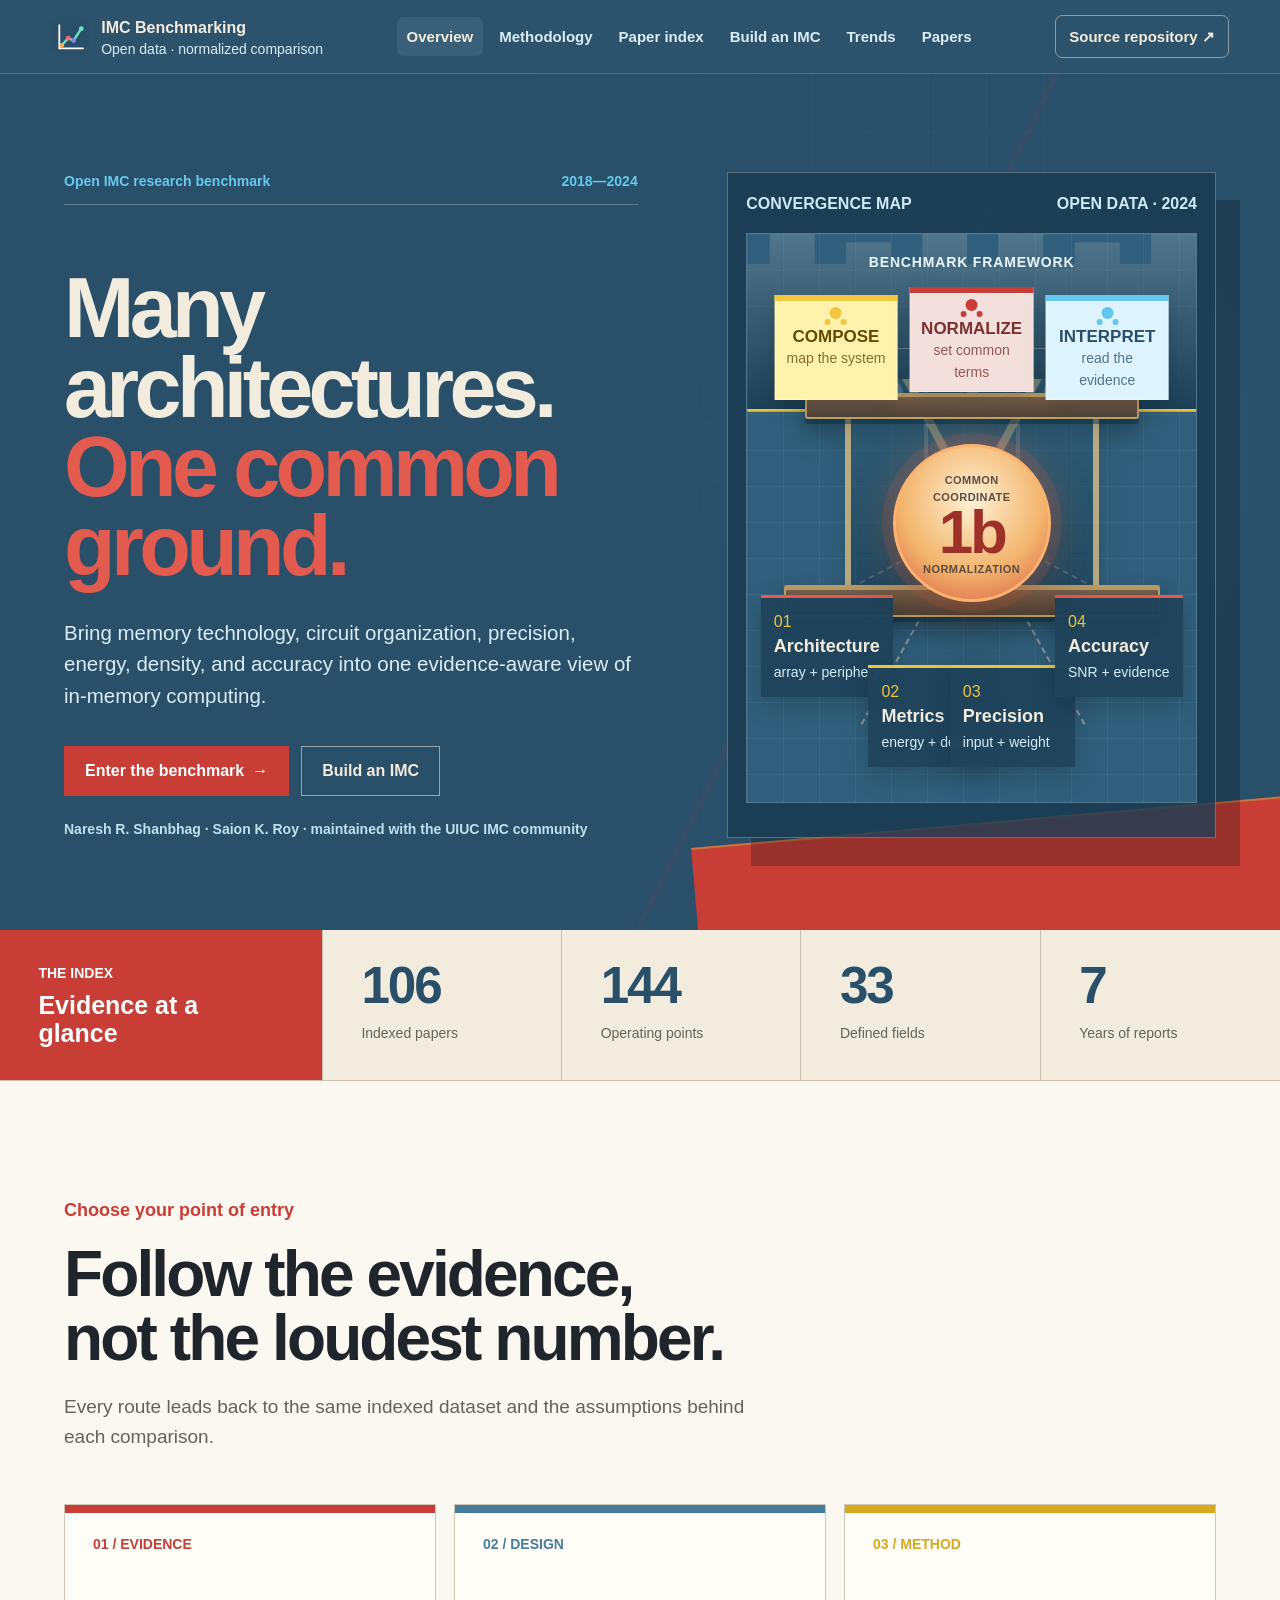
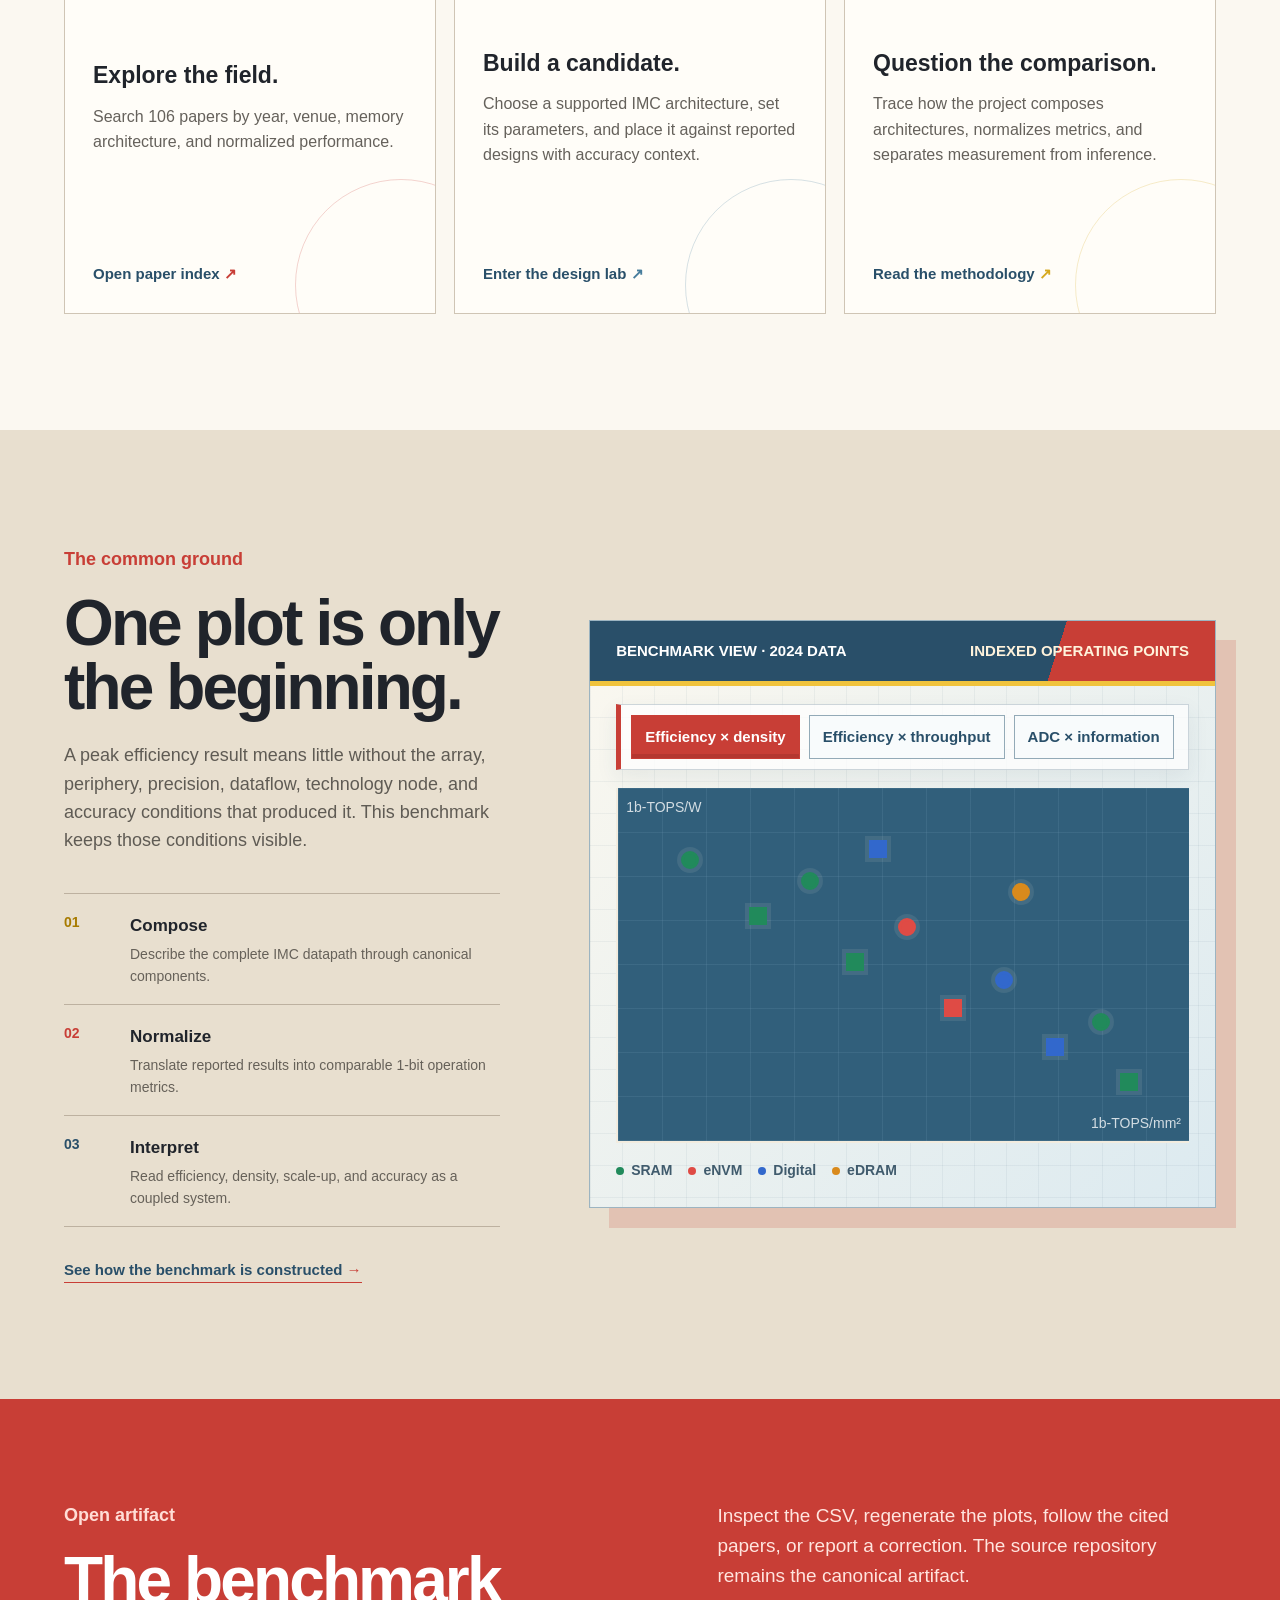
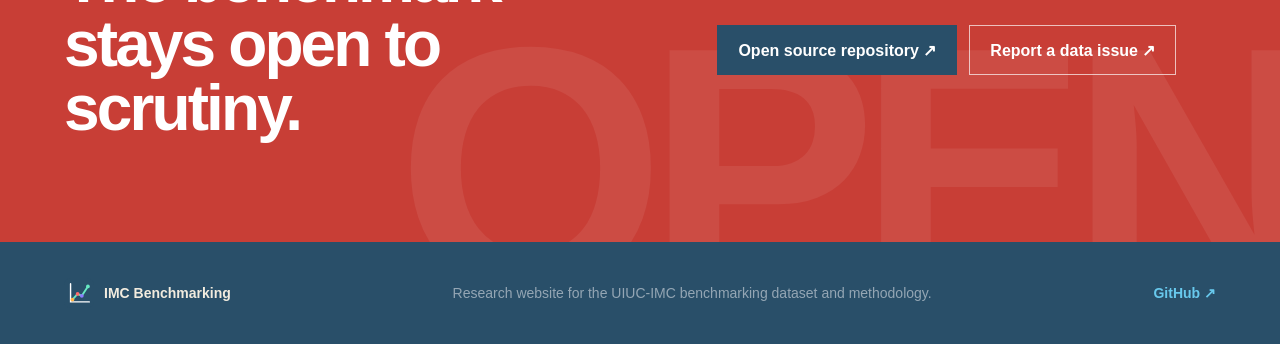
==== commit 6b91435a: "Refine benchmarking site convergence design" ====
--- a/website/index.html
+++ b/website/index.html
@@ -3,7 +3,7 @@
 <head>
   <meta charset="utf-8" />
   <meta name="viewport" content="width=device-width, initial-scale=1" />
-  <meta name="theme-color" content="#0b1020" />
+  <meta name="theme-color" content="#294f69" />
   <meta name="description" content="A rigorous, open benchmarking resource for in-memory computing architectures, with indexed chip data, reproducible plots, and methodology papers." />
   <meta property="og:title" content="Benchmarking In-Memory Computing Architectures" />
   <meta property="og:description" content="Compare reported IMC designs through a common compositional view, normalized metrics, and an open indexed database." />
--- a/website/styles.css
+++ b/website/styles.css
@@ -425,8 +425,8 @@
   --home-paper: #fbf8f1;
   --home-red: #c83e36;
   --home-red-bright: #e35a4f;
-  --home-gold: #c7a14b;
-  --home-ice: #90bdd3;
+  --home-gold: #f0c33c;
+  --home-ice: #68c9ed;
   background: var(--home-paper);
 }
 .home-page .site-header {
@@ -434,8 +434,8 @@
   background: rgba(41,79,105,.98);
   color: var(--home-ivory);
 }
-.home-page .brand small { color: #9db0c0; }
-.home-page .site-nav a { color: #bac7d1; }
+.home-page .brand small { color: #d8eef7; }
+.home-page .site-nav a { color: #d8eef7; }
 .home-page .site-nav a:hover,
 .home-page .site-nav a[aria-current="page"] { background: rgba(144,189,211,.13); color: var(--home-ivory); }
 .home-page .header-repo { border-color: rgba(242,236,223,.48); }
@@ -503,8 +503,8 @@
   letter-spacing: -.055em;
 }
 .home-hero h1 em { color: var(--home-red-bright); font-style: normal; font-weight: 700; }
-.home-hero-summary { max-width: 730px; color: #c5d0d8; font-size: clamp(19px, 1.6vw, 23px); line-height: 1.55; }
-.home-page .hero-authors { color: #8fa3b2; font-size: 14px; font-weight: 600; }
+.home-hero-summary { max-width: 730px; color: #d8eef7; font-size: clamp(19px, 1.6vw, 23px); line-height: 1.55; }
+.home-page .hero-authors { color: #bfe1ef; font-size: 14px; font-weight: 600; }
 .home-button-primary { border-color: var(--home-red); border-radius: 0; background: var(--home-red); color: #fff; }
 .home-button-primary:hover { border-color: var(--home-red-bright); background: var(--home-red-bright); }
 .home-button-ghost { border-color: rgba(242,236,223,.55); border-radius: 0; color: var(--home-ivory); }
@@ -521,7 +521,7 @@
   display: flex;
   justify-content: space-between;
   gap: 18px;
-  color: #9fb1bf;
+  color: #cceaf5;
   font-family: var(--sans);
   font-size: 16px;
   font-weight: 700;
@@ -575,7 +575,7 @@
 .framework-structure span:nth-child(3) { left: 49%; }
 .framework-structure span:nth-child(4) { left: 66%; }
 .framework-structure span:nth-child(5) { left: 83%; }
-.formation-label { position: absolute; z-index: 5; color: #d7e2e8; font-size: 14px; font-weight: 800; letter-spacing: .06em; }
+.formation-label { position: absolute; z-index: 5; color: #e7f7fc; font-size: 14px; font-weight: 800; letter-spacing: .06em; }
 .framework-label { top: 17px; left: 50%; transform: translateX(-50%); }
 .framework-line {
   position: absolute;
@@ -589,14 +589,17 @@
   transform: translateX(-50%);
 }
 .framework-card {
+  --framework-accent: var(--home-ice);
+  --framework-surface: #e1f6ff;
+  --framework-ink: var(--home-navy);
   position: relative;
   min-width: 0;
   padding: 25px 9px 9px;
-  border-top: 3px solid var(--home-ice);
-  background: rgba(242,236,223,.94);
-  color: var(--home-navy);
+  border-top: 6px solid var(--framework-accent);
+  background: var(--framework-surface);
+  color: var(--framework-ink);
   text-align: center;
-  box-shadow: 0 8px 18px rgba(0,0,0,.17);
+  box-shadow: 0 8px 18px rgba(0,0,0,.17), inset 0 0 0 1px rgba(255,255,255,.34);
 }
 .framework-card::before {
   content: "";
@@ -606,29 +609,47 @@
   width: 12px;
   height: 12px;
   border-radius: 50%;
-  background: var(--home-navy);
+  background: var(--framework-accent);
   transform: translateX(-50%);
-  box-shadow: -8px 9px 0 -3px var(--home-navy), 8px 9px 0 -3px var(--home-navy);
-}
-.framework-center { border-top-color: var(--home-red-bright); transform: translateY(-8px); }
-.framework-card strong { display: block; font-size: 17px; line-height: 1.25; }
-.framework-card span { display: block; color: #66717a; font-size: 14px; }
+  box-shadow: -8px 9px 0 -3px var(--framework-accent), 8px 9px 0 -3px var(--framework-accent);
+}
+.framework-card:nth-child(1) { --framework-accent: #f3c63e; --framework-surface: #fff2ad; --framework-ink: #624b00; }
+.framework-card:nth-child(2) { --framework-accent: var(--home-red); --framework-surface: #f3dfdc; --framework-ink: #79322e; }
+.framework-card:nth-child(3) { --framework-accent: #62c7ef; --framework-surface: #ddf4ff; --framework-ink: var(--home-navy); }
+.framework-center { transform: translateY(-8px); }
+.framework-card strong { display: block; color: var(--framework-ink); font-size: 17px; line-height: 1.25; }
+.framework-card span { display: block; color: var(--framework-ink); font-size: 14px; opacity: .78; }
 .coordinate-deck {
   position: absolute;
   z-index: 2;
-  top: 160px;
+  top: 145px;
   left: 50%;
-  width: 238px;
-  height: 168px;
-  border-right: 2px solid rgba(242,236,223,.3);
-  border-left: 2px solid rgba(242,236,223,.3);
-  background: linear-gradient(90deg, transparent 0 12%, rgba(242,236,223,.08) 12% 14%, transparent 14% 86%, rgba(242,236,223,.08) 86% 88%, transparent 88%);
+  width: 254px;
+  height: 238px;
+  border-right: 6px solid rgba(224,194,137,.78);
+  border-left: 6px solid rgba(224,194,137,.78);
+  border-radius: 2px;
+  background:
+    linear-gradient(62deg, transparent 0 48%, rgba(224,194,137,.4) 48.5% 50.5%, transparent 51% 100%),
+    linear-gradient(-62deg, transparent 0 48%, rgba(224,194,137,.4) 48.5% 50.5%, transparent 51% 100%),
+    linear-gradient(90deg, transparent 0 30%, rgba(242,236,223,.14) 30% 32%, transparent 32% 68%, rgba(242,236,223,.14) 68% 70%, transparent 70%),
+    linear-gradient(180deg, rgba(55,107,135,.4), rgba(25,59,81,.52));
   transform: translateX(-50%);
+  filter: drop-shadow(0 14px 12px rgba(0,0,0,.18));
 }
 .coordinate-deck::before,
-.coordinate-deck::after { content: ""; position: absolute; left: 50%; width: 290px; height: 10px; border: 1px solid rgba(242,236,223,.34); background: rgba(25,59,81,.85); transform: translateX(-50%); }
-.coordinate-deck::before { top: 18px; }
-.coordinate-deck::after { bottom: 0; width: 340px; }
+.coordinate-deck::after {
+  content: "";
+  position: absolute;
+  left: 50%;
+  border: 2px solid rgba(213,178,112,.8);
+  border-radius: 3px;
+  background: linear-gradient(180deg, #76614d, #514238);
+  transform: translateX(-50%);
+  box-shadow: 0 5px 0 rgba(2,44,68,.45), 0 9px 18px rgba(0,0,0,.14);
+}
+.coordinate-deck::before { top: 14px; width: 330px; height: 20px; border-top-width: 4px; }
+.coordinate-deck::after { bottom: 0; width: 372px; height: 25px; border-top-width: 5px; }
 .convergence-route {
   position: absolute;
   z-index: 1;
@@ -654,15 +675,15 @@
 }
 .field-node small { display: block; color: var(--home-gold); font-family: var(--sans); font-size: 16px; }
 .field-node strong { display: block; color: var(--home-ivory); font-size: 18px; line-height: 1.25; }
-.field-node span { color: #c3d1d9; font-size: 14px; }
+.field-node span { color: #d5edf6; font-size: 14px; }
 .node-architecture { bottom: 105px; left: 3%; }
-.node-metrics { bottom: 35px; left: 21%; border-top-color: var(--home-gold); }
-.node-precision { right: 21%; bottom: 35px; border-top-color: var(--home-gold); }
+.node-metrics { bottom: 35px; left: 27%; border-top-color: var(--home-gold); }
+.node-precision { right: 27%; bottom: 35px; border-top-color: var(--home-gold); }
 .node-accuracy { right: 3%; bottom: 105px; }
 .benchmark-core {
   position: absolute;
   z-index: 4;
-  top: 53%;
+  top: 51%;
   left: 50%;
   width: 158px;
   height: 158px;
@@ -677,7 +698,7 @@
   color: var(--home-navy);
   text-align: center;
   transform: translate(-50%, -50%);
-  box-shadow: 0 0 0 11px rgba(227,90,79,.12), 0 0 42px rgba(255,145,75,.42), 0 18px 50px rgba(0,0,0,.3);
+  box-shadow: 0 0 0 11px rgba(227,90,79,.12), 0 0 42px rgba(255,145,75,.34), 0 18px 50px rgba(0,0,0,.3);
 }
 .benchmark-core strong { color: #9d3128; font-family: var(--sans); font-size: 62px; line-height: .82; letter-spacing: -.055em; }
 .benchmark-core small { margin-top: 4px; color: #5d4c42; font-size: 11px; font-weight: 800; letter-spacing: .04em; }
@@ -729,7 +750,7 @@
 .route-card:hover { transform: translateY(-6px); box-shadow: 0 22px 42px rgba(11,24,39,.1); }
 .route-red { --route-color: var(--home-red); }
 .route-blue { --route-color: #477d9c; }
-.route-gold { --route-color: #ad8530; }
+.route-gold { --route-color: #d6a91e; }
 .route-index { color: var(--route-color); font-family: var(--sans); font-size: 14px; font-weight: 700; letter-spacing: 0; }
 .route-card h3 { max-width: 320px; margin: 0 0 14px; font-family: var(--sans); font-size: 23px; line-height: 1.2; letter-spacing: 0; }
 .route-card p { max-width: 360px; margin: 0; color: #65615b; font-size: 16px; }
@@ -747,6 +768,9 @@
 .method-list { margin: 38px 0 28px; padding: 0; list-style: none; border-top: 1px solid #bdb1a0; }
 .method-list li { padding: 17px 0; display: grid; grid-template-columns: 54px 1fr; gap: 12px; border-bottom: 1px solid #bdb1a0; }
 .method-list > li > span { color: var(--home-red); font-family: var(--sans); font-size: 14px; font-weight: 700; }
+.method-list > li:nth-child(1) > span { color: #a77b00; }
+.method-list > li:nth-child(2) > span { color: var(--home-red); }
+.method-list > li:nth-child(3) > span { color: var(--home-navy); }
 .method-list strong { font-size: 17px; }
 .method-list p { margin: 3px 0 0; color: #666159; font-size: 14px; }
 .text-link { padding-bottom: 4px; border-bottom: 1px solid var(--home-red); color: var(--home-navy); font-size: 15px; font-weight: 800; }
@@ -859,17 +883,17 @@
   .framework-card { padding: 24px 5px 7px; }
   .framework-card strong { font-size: 13px; }
   .framework-card span { display: none; }
-  .coordinate-deck { top: 155px; width: 170px; height: 190px; }
-  .coordinate-deck::before { width: 210px; }
-  .coordinate-deck::after { width: 250px; }
+  .coordinate-deck { top: 150px; width: 174px; height: 220px; border-right-width: 5px; border-left-width: 5px; }
+  .coordinate-deck::before { width: 222px; }
+  .coordinate-deck::after { width: 270px; }
   .convergence-route { top: 50%; height: 260px; }
   .field-node { min-width: 100px; padding: 9px 8px; }
   .field-node span { display: none; }
   .field-node small { font-size: 12px; }
   .field-node strong { font-size: 15px; }
   .node-architecture { bottom: 110px; left: 2%; }
-  .node-metrics { bottom: 38px; left: 10%; }
-  .node-precision { right: 10%; bottom: 38px; }
+  .node-metrics { bottom: 38px; left: 16%; }
+  .node-precision { right: 16%; bottom: 38px; }
   .node-accuracy { right: 2%; bottom: 110px; }
   .benchmark-core { top: 51%; width: 140px; height: 140px; padding: 14px; }
   .benchmark-core strong { font-size: 52px; }
@@ -895,7 +919,7 @@
   --theme-ivory: #f2ecdf;
   --theme-paper: #fbf8f1;
   --theme-red: #c83e36;
-  --theme-gold: #c7a14b;
+  --theme-gold: #f0c33c;
   background: var(--theme-paper);
 }
 .themed-page .site-header {
@@ -967,7 +991,7 @@
 .themed-page .citation-box { border-left-color: var(--theme-red); background: #fae9e5; }
 .themed-page .callout { border-color: #c9c0b2; background: var(--theme-ivory); }
 
-.themed-page th { background: #dfeaf0; color: #294f69; }
+.themed-page th { background: #dfeaf0; color: var(--theme-blue); }
 .themed-page .explorer-controls { border-bottom-color: #c9c0b2; background: #fffdf8; }
 .themed-page .explorer-summary { border-bottom-color: #c9c0b2; background: var(--theme-ivory); }
 .themed-page .paper-title-link:hover { color: var(--theme-blue-2); }
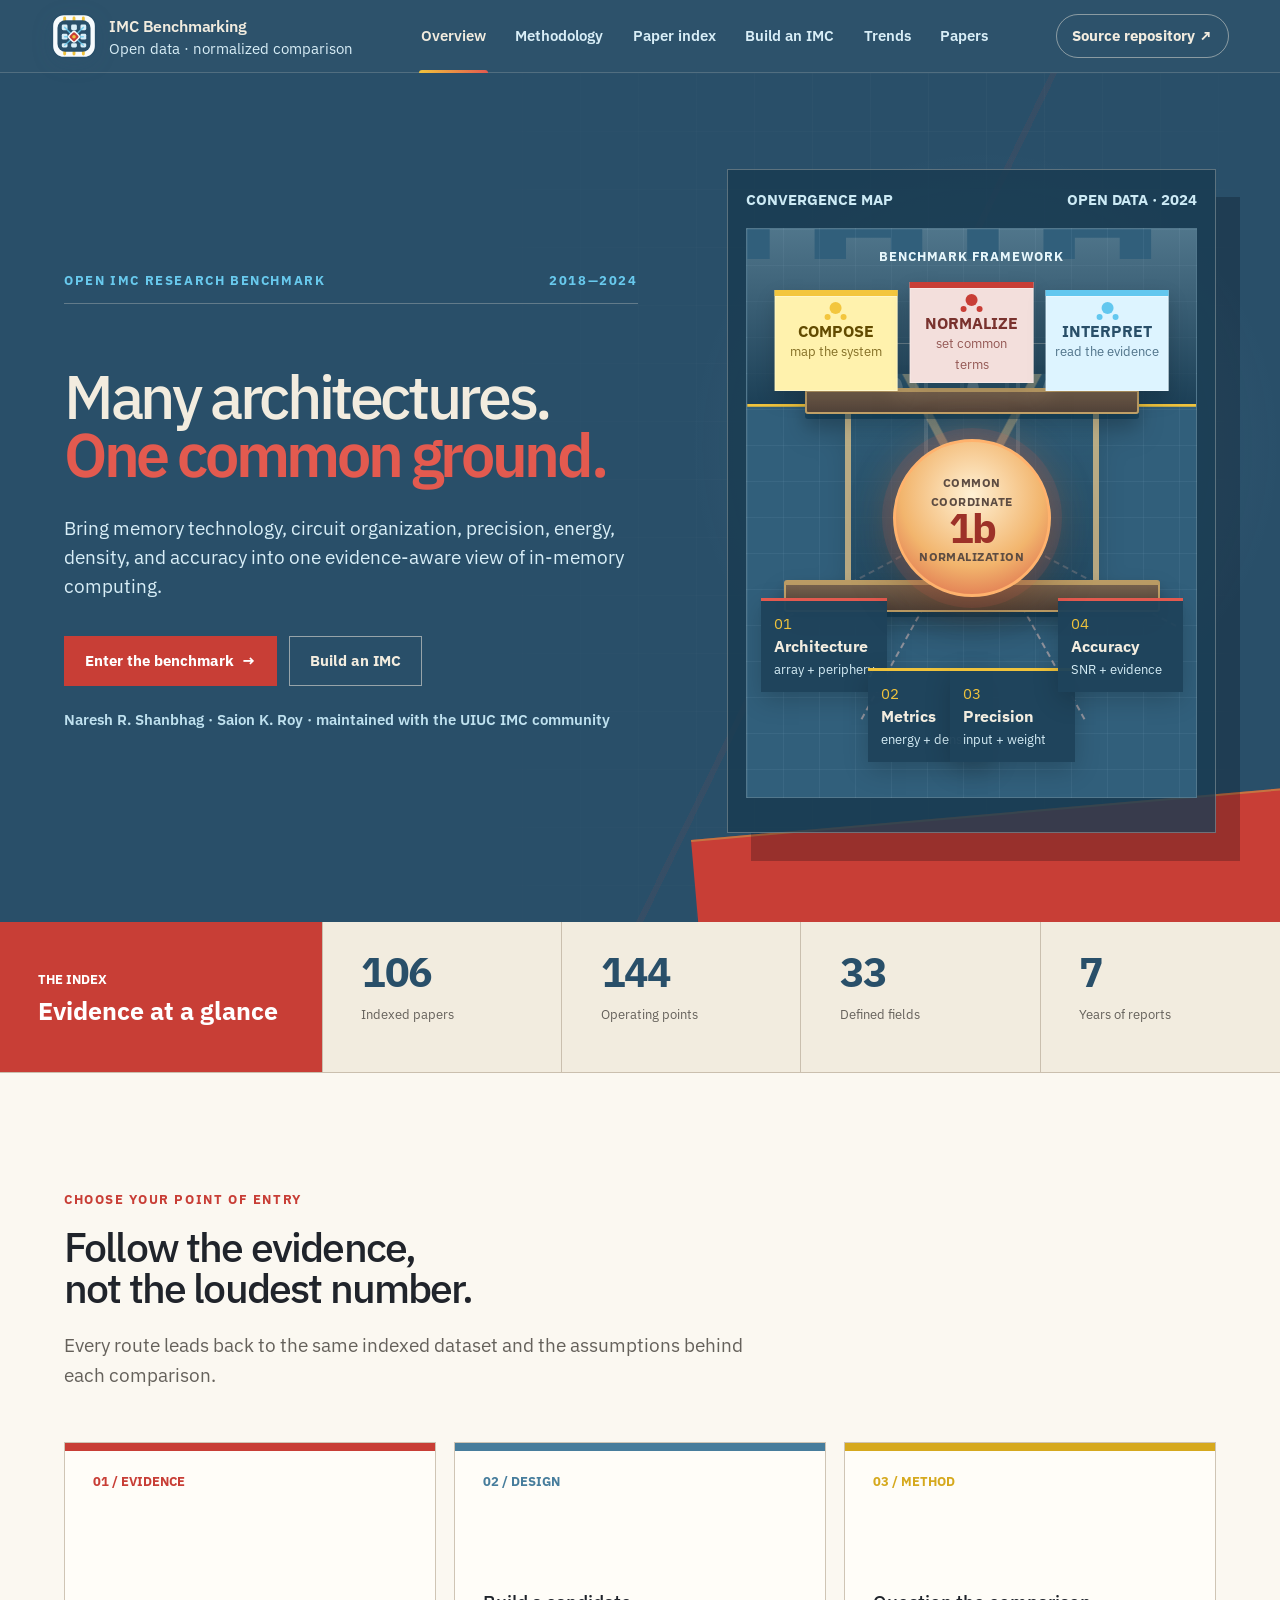
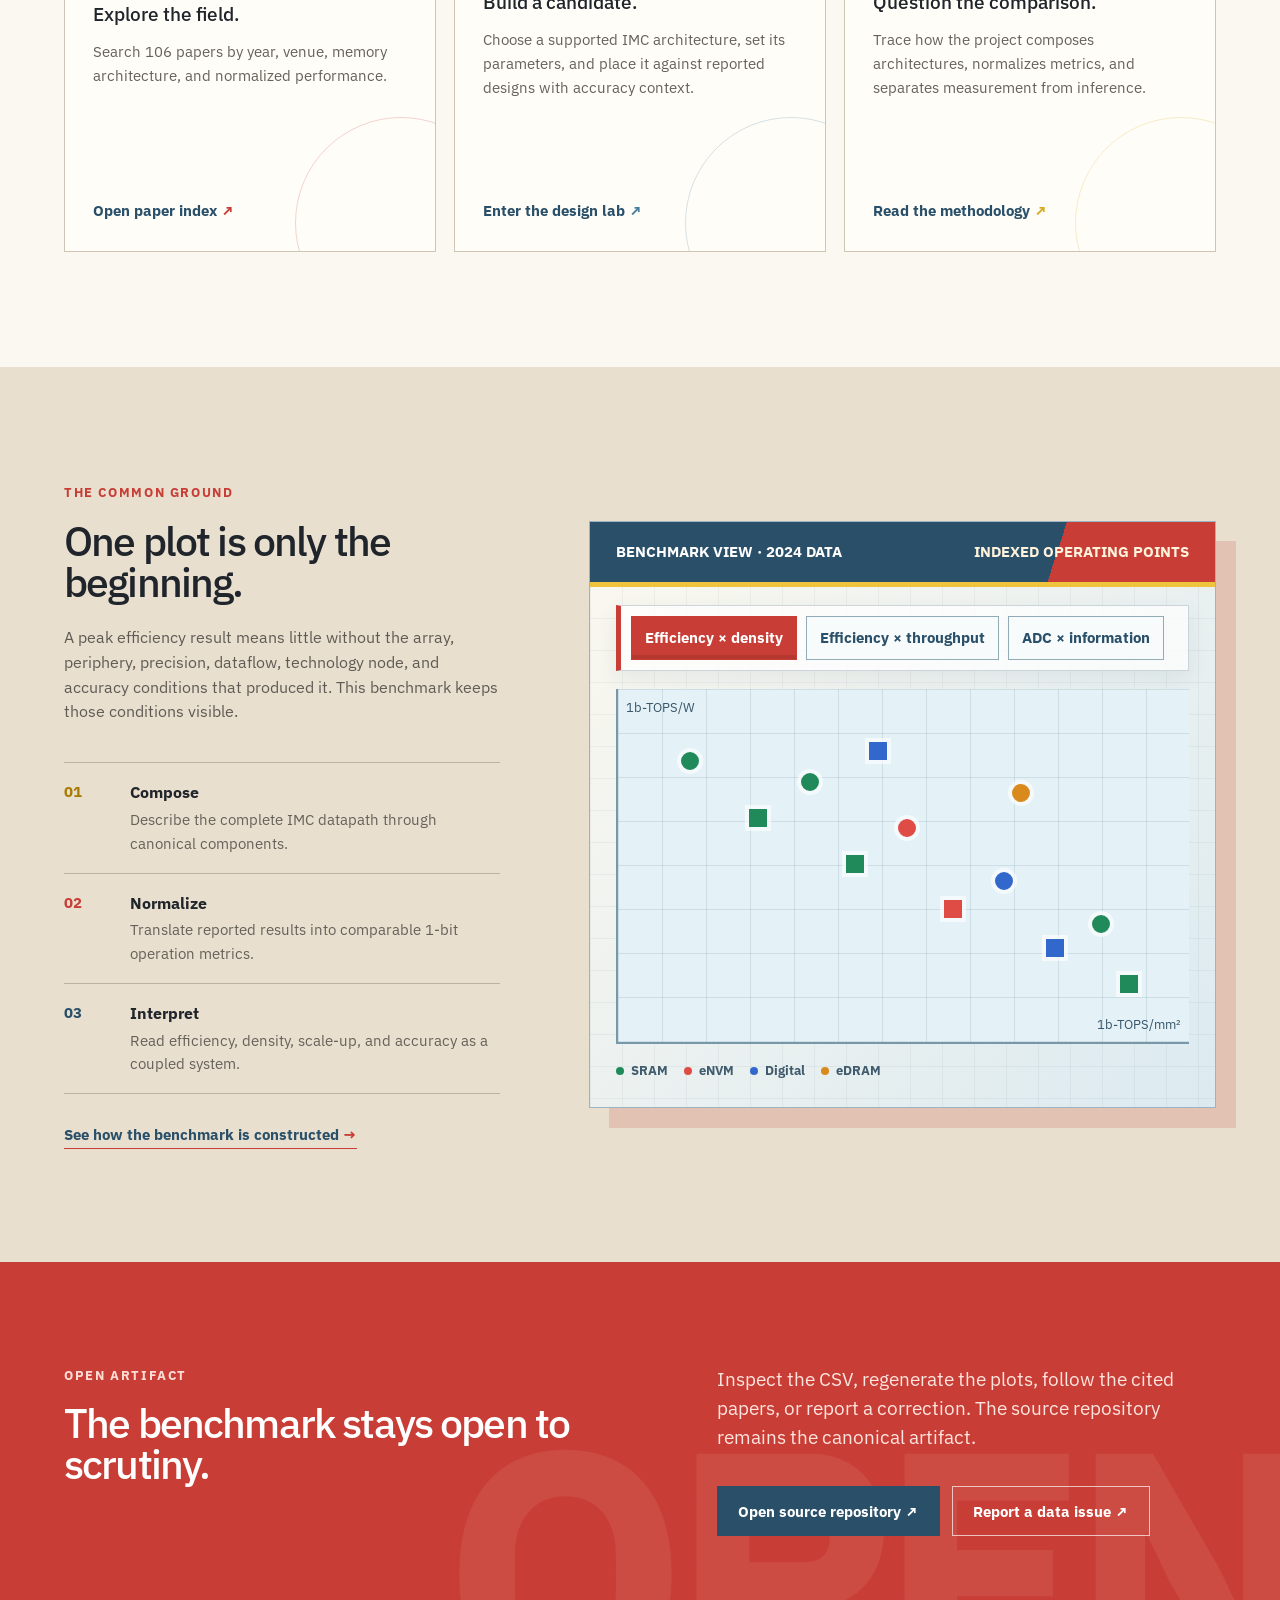
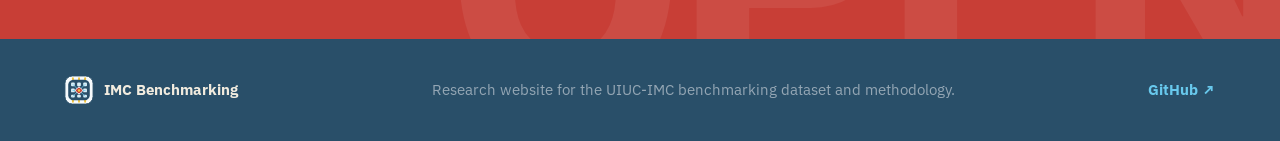
==== commit 63b326ea: "Add figure lightbox, linked plot points, and new favicon Trends figures open in a zoomable lightbox." ====
--- a/website/index.html
+++ b/website/index.html
@@ -8,8 +8,8 @@
   <meta property="og:title" content="Benchmarking In-Memory Computing Architectures" />
   <meta property="og:description" content="Compare reported IMC designs through a common compositional view, normalized metrics, and an open indexed database." />
   <meta property="og:type" content="website" />
-  <link rel="icon" href="favicon.svg" type="image/svg+xml" />
-  <link rel="stylesheet" href="styles.css" />
+  <link rel="icon" href="favicon.svg?v=20260831-brand" type="image/svg+xml" />
+  <link rel="stylesheet" href="styles.css?v=20260912-type" />
   <script src="app.js" defer></script>
   <title>Benchmarking In-Memory Computing Architectures</title>
 </head>
--- a/website/styles.css
+++ b/website/styles.css
@@ -1,4 +1,15 @@
+@import url("https://fonts.googleapis.com/css2?family=IBM+Plex+Sans:ital,wght@0,400;0,500;0,600;0,700;1,400&display=swap");
+
 :root {
+  /* Type scale shared with the HOTSPOT project site */
+  --text-2xs: 0.74rem;
+  --text-xs: 0.84rem;
+  --text-sm: 0.96rem;
+  --text-base: 1rem;
+  --text-lg: 1.18rem;
+  --text-xl: 1.55rem;
+  --text-2xl: clamp(2.2rem, 3.2vw, 3.2rem);
+  --text-hero: clamp(2.6rem, 4.8vw, 4.3rem);
   --ink: #20242b;
   --ink-2: #30353d;
   --paper: #ffffff;
@@ -19,8 +30,9 @@
   --coral: var(--red);
   --amber: #d98a1c;
   --violet: var(--blue);
-  --sans: Arial, Helvetica, sans-serif;
+  --sans: "IBM Plex Sans", -apple-system, BlinkMacSystemFont, "Segoe UI", sans-serif;
   --mono: "SFMono-Regular", Consolas, "Liberation Mono", monospace;
+  --section-label-size: var(--text-xs);
 }
 
 * { box-sizing: border-box; }
@@ -30,8 +42,10 @@
   background: var(--paper);
   color: var(--ink);
   font-family: var(--sans);
-  font-size: 18px;
-  line-height: 1.58;
+  font-size: var(--text-base);
+  line-height: 1.55;
+  -webkit-font-smoothing: antialiased;
+  text-rendering: optimizeLegibility;
 }
 body.menu-open { overflow: hidden; }
 a { color: inherit; text-decoration: none; }
@@ -39,6 +53,7 @@
 img { display: block; max-width: 100%; }
 figure { margin: 0; }
 p { margin-top: 0; }
+h1, h2, h3 { font-weight: 500; }
 
 .skip-link {
   position: fixed;
@@ -49,7 +64,7 @@
   transform: translateY(-180%);
   background: var(--mint);
   color: var(--ink);
-  font-weight: 800;
+  font-weight: 700;
 }
 .skip-link:focus { transform: none; }
 
@@ -57,27 +72,29 @@
   position: sticky;
   z-index: 50;
   top: 0;
-  min-height: 74px;
+  min-height: 72px;
   padding: 0 clamp(24px, 4vw, 64px);
-  display: flex;
+  display: grid;
+  grid-template-columns: minmax(250px,auto) minmax(0,1fr) minmax(150px,auto);
   align-items: center;
-  gap: 28px;
+  gap: clamp(18px,3vw,40px);
   border-bottom: 1px solid var(--line);
-  background: rgba(255,255,255,.97);
+  background: rgba(255,255,255,.9);
   color: var(--ink);
   backdrop-filter: blur(18px);
 }
 .brand { display: flex; align-items: center; gap: 12px; flex-shrink: 0; }
-.brand img { width: 38px; height: 38px; }
+.brand img { width: 46px; height: 46px; object-fit: contain; filter: drop-shadow(0 5px 10px rgba(41,79,105,.13)); }
 .brand span { display: flex; flex-direction: column; }
-.brand strong { font-size: 16px; letter-spacing: 0; }
-.brand small { color: var(--muted); font-size: 14px; line-height: 1.2; }
-.site-nav { display: flex; align-items: center; justify-content: center; gap: 6px; margin: 0 auto; }
-.site-nav a { padding: 8px 10px; border-radius: 7px; color: #525965; font-size: 15px; font-weight: 700; }
-.site-nav a:hover, .site-nav a[aria-current="page"] { background: var(--blue-light); color: var(--blue-dark); }
-.header-repo { padding: 9px 13px; border: 1px solid var(--ink); border-radius: 7px; font-size: 15px; font-weight: 700; white-space: nowrap; }
+.brand strong { font-size: var(--text-base); font-weight: 600; letter-spacing: -.01em; }
+.brand small { color: var(--muted); font-size: var(--text-sm); line-height: 1.2; }
+.site-nav { height: 72px; min-width: 0; display: flex; align-items: stretch; justify-content: center; gap: clamp(12px,2vw,30px); }
+.site-nav a { position: relative; padding: 0 2px; display: inline-flex; align-items: center; color: #566271; font-size: var(--text-sm); font-weight: 600; white-space: nowrap; }
+.site-nav a:hover, .site-nav a[aria-current="page"] { color: var(--blue-dark); }
+.site-nav a[aria-current="page"]::after { content: ""; position: absolute; right: 0; bottom: -1px; left: 0; height: 3px; border-radius: 3px 3px 0 0; background: linear-gradient(90deg,var(--blue),var(--red)); }
+.header-repo { justify-self: end; padding: 9px 15px; border: 1px solid var(--line); border-radius: 999px; font-size: var(--text-sm); font-weight: 700; white-space: nowrap; }
 .header-repo:hover { border-color: var(--blue); background: var(--blue); color: #fff; }
-.menu-toggle { display: none; margin-left: auto; border: 0; background: transparent; color: var(--ink); font-size: 16px; font-weight: 700; }
+.menu-toggle { display: none; margin-left: auto; border: 0; background: transparent; color: var(--ink); font-size: var(--text-sm); font-weight: 700; }
 
 .hero {
   position: relative;
@@ -105,21 +122,23 @@
   margin: 0 0 18px;
   color: var(--blue-dark);
   font-family: var(--sans);
-  font-size: 18px;
+  font-size: var(--section-label-size);
   font-weight: 700;
-  letter-spacing: 0;
+  letter-spacing: .12em;
+  text-transform: uppercase;
 }
 .hero .eyebrow { color: var(--blue-dark); }
 .hero h1 {
   max-width: 750px;
   margin: 0 0 26px;
-  font-size: clamp(52px, 6.6vw, 100px);
+  font-size: var(--text-hero);
+  font-weight: 500;
   line-height: .94;
   letter-spacing: -.055em;
 }
 .hero h1 em { color: var(--green); font-style: normal; }
-.hero-summary { max-width: 760px; color: var(--muted); font-size: clamp(19px, 1.6vw, 22px); line-height: 1.55; }
-.hero-authors { margin: 22px 0 0; font-size: 15px; font-weight: 700; letter-spacing: 0; }
+.hero-summary { max-width: 760px; color: var(--muted); font-size: var(--text-lg); line-height: 1.55; }
+.hero-authors { margin: 22px 0 0; font-size: var(--text-sm); font-weight: 700; letter-spacing: 0; }
 .actions { display: flex; flex-wrap: wrap; gap: 12px; margin-top: 34px; }
 .button {
   min-height: 50px;
@@ -130,7 +149,7 @@
   gap: 8px;
   border: 1px solid currentColor;
   border-radius: 8px;
-  font-size: 16px;
+  font-size: var(--text-sm);
   font-weight: 700;
   transition: transform .2s ease, background .2s ease;
 }
@@ -148,9 +167,9 @@
   background: #fff;
   box-shadow: 0 16px 40px rgba(32,36,43,.08);
 }
-.stage-header { display: flex; align-items: center; justify-content: space-between; gap: 20px; color: var(--muted); font-size: 14px; font-weight: 700; letter-spacing: 0; }
+.stage-header { display: flex; align-items: center; justify-content: space-between; gap: 20px; color: var(--muted); font-size: var(--text-xs); font-weight: 700; letter-spacing: 0; }
 .axis-tabs { display: flex; flex-wrap: wrap; gap: 7px; margin: 24px 0 18px; }
-.axis-tabs button { padding: 8px 11px; border: 1px solid #aeb5c0; border-radius: 7px; background: transparent; color: #4f5662; font-size: 14px; font-weight: 700; cursor: pointer; }
+.axis-tabs button { padding: 8px 11px; border: 1px solid #aeb5c0; border-radius: 7px; background: transparent; color: #4f5662; font-size: var(--text-xs); font-weight: 700; cursor: pointer; }
 .axis-tabs button[aria-pressed="true"] { border-color: var(--blue); background: var(--blue-light); color: var(--blue-dark); }
 .plot-demo {
   position: relative;
@@ -162,7 +181,7 @@
   background-image: linear-gradient(rgba(50,104,204,.08) 1px, transparent 1px), linear-gradient(90deg, rgba(50,104,204,.08) 1px, transparent 1px);
   background-size: 44px 44px;
 }
-.plot-axis-x, .plot-axis-y { position: absolute; color: #525965; font-size: 14px; }
+.plot-axis-x, .plot-axis-y { position: absolute; color: #525965; font-size: var(--text-xs); }
 .plot-axis-x { right: 8px; bottom: 7px; }
 .plot-axis-y { top: 8px; left: 8px; }
 .plot-point { position: absolute; width: 18px; height: 18px; border: 3px solid currentColor; background: currentColor; box-shadow: 0 0 0 4px rgba(32,36,43,.06); transition: inset .45s ease, transform .25s ease; }
@@ -172,14 +191,14 @@
 .plot-point[data-arch="envm"] { color: var(--coral); }
 .plot-point[data-arch="digital"] { color: var(--blue); }
 .plot-point[data-arch="edram"] { color: var(--amber); }
-.plot-legend { display: flex; flex-wrap: wrap; gap: 16px; margin-top: 16px; color: var(--muted); font-size: 14px; }
+.plot-legend { display: flex; flex-wrap: wrap; gap: 16px; margin-top: 16px; color: var(--muted); font-size: var(--text-xs); }
 .plot-legend span::before { content: ""; width: 8px; height: 8px; margin-right: 7px; display: inline-block; border-radius: 50%; background: var(--legend); }
 
 .stat-band { display: grid; grid-template-columns: repeat(4, 1fr); border-bottom: 1px solid var(--line); background: #fff; }
 .stat-band article { min-height: 154px; padding: 28px clamp(22px, 3vw, 48px); border-right: 1px solid var(--line); }
 .stat-band article:last-child { border-right: 0; }
-.stat-band strong { display: block; font-size: clamp(34px, 4vw, 58px); line-height: 1; letter-spacing: -.04em; }
-.stat-band span { display: block; margin-top: 9px; color: var(--muted); font-size: 14px; }
+.stat-band strong { display: block; font-size: var(--text-2xl); line-height: 1; letter-spacing: -.04em; }
+.stat-band span { display: block; margin-top: 9px; color: var(--muted); font-size: var(--text-xs); }
 .stat-band article:nth-child(1) strong { color: var(--mint-dark); }
 .stat-band article:nth-child(2) strong { color: var(--blue); }
 .stat-band article:nth-child(3) strong { color: var(--coral); }
@@ -190,8 +209,8 @@
 .section.dark { background: var(--blue-light); color: var(--ink); }
 .section.narrow { padding-top: 62px; padding-bottom: 62px; }
 .section-heading { max-width: 950px; margin-bottom: 48px; }
-.section-heading h2, .page-hero h1 { margin: 0 0 18px; font-size: clamp(38px, 5vw, 70px); line-height: 1; letter-spacing: -.045em; }
-.section-heading p, .page-hero p { max-width: 800px; color: var(--muted); font-size: 19px; }
+.section-heading h2, .page-hero h1 { margin: 0 0 18px; font-size: var(--text-2xl); font-weight: 500; line-height: 1; letter-spacing: -.045em; }
+.section-heading p:not(.section-label, .eyebrow), .page-hero p:not(.section-label, .eyebrow) { max-width: 800px; color: var(--muted); font-size: var(--text-lg); }
 .dark .section-heading p { color: var(--muted); }
 
 .page-hero { padding: clamp(72px, 8vw, 112px) clamp(24px, 5vw, 72px) 66px; border-bottom: 1px solid var(--line); background: linear-gradient(90deg, #fff 0%, var(--blue-light) 100%); color: var(--ink); }
@@ -200,70 +219,104 @@
 
 .card-grid { display: grid; grid-template-columns: repeat(3, 1fr); gap: 18px; }
 .card { padding: 28px; border: 1px solid var(--line); border-radius: 14px; background: #fff; }
-.card-number { color: var(--blue-dark); font-size: 14px; font-weight: 700; }
-.card h3 { margin: 13px 0 10px; font-size: 23px; line-height: 1.2; }
-.card p { margin: 0; color: var(--muted); font-size: 16px; }
+.card-number { color: var(--blue-dark); font-size: var(--text-xs); font-weight: 700; }
+.card h3 { margin: 13px 0 10px; font-size: var(--text-lg); line-height: 1.2; }
+.card p { margin: 0; color: var(--muted); font-size: var(--text-sm); }
 .card code { color: var(--mint-dark); font-family: var(--mono); }
 
 .story-grid { display: grid; grid-template-columns: minmax(0,.8fr) minmax(420px,1.2fr); gap: clamp(40px,7vw,100px); align-items: center; }
-.story-copy h2 { margin: 0 0 22px; font-size: clamp(38px,4.5vw,66px); line-height: 1; letter-spacing: -.04em; }
+.story-copy h2 { margin: 0 0 22px; font-size: var(--text-2xl); font-weight: 500; line-height: 1; letter-spacing: -.04em; }
 .story-copy p { color: var(--muted); }
 .figure-frame { overflow: hidden; border: 1px solid var(--line); border-radius: 18px; background: #fff; box-shadow: 0 20px 50px rgba(11,16,32,.09); }
 .figure-frame img { width: 100%; }
-.figure-frame figcaption { padding: 14px 18px; border-top: 1px solid var(--line); color: var(--muted); font-size: 14px; }
+.figure-frame figcaption { padding: 14px 18px; border-top: 1px solid var(--line); color: var(--muted); font-size: var(--text-xs); }
 
 .pipeline { display: grid; grid-template-columns: repeat(4, 1fr); gap: 0; }
 .pipeline article { position: relative; min-height: 220px; padding: 28px; border: 1px solid var(--line); background: #fff; }
 .pipeline article + article { border-left: 0; }
-.pipeline article::after { content: "→"; position: absolute; z-index: 2; top: 50%; right: -17px; color: var(--green); font-size: 28px; transform: translateY(-50%); }
+.pipeline article::after { content: "→"; position: absolute; z-index: 2; top: 50%; right: -17px; color: var(--green); font-size: var(--text-xl); transform: translateY(-50%); }
 .pipeline article:last-child::after { display: none; }
-.pipeline strong { color: var(--blue-dark); font-size: 14px; }
-.pipeline h3 { margin: 14px 0 10px; font-size: 21px; }
-.pipeline p { margin: 0; color: var(--muted); font-size: 15px; }
+.pipeline strong { color: var(--blue-dark); font-size: var(--text-xs); }
+.pipeline h3 { margin: 14px 0 10px; font-size: var(--text-lg); }
+.pipeline p { margin: 0; color: var(--muted); font-size: var(--text-sm); }
 
 .metric-table-wrap, .explorer-shell { overflow: hidden; border: 1px solid var(--line); border-radius: 16px; background: #fff; }
 table { width: 100%; border-collapse: collapse; }
 th, td { padding: 15px 16px; border-bottom: 1px solid var(--line); text-align: left; vertical-align: top; }
-th { background: #eef0f4; color: #525969; font-size: 14px; letter-spacing: 0; }
-td { font-size: 14px; }
+th { background: #eef0f4; color: #525969; font-size: var(--text-xs); letter-spacing: 0; }
+td { font-size: var(--text-xs); }
 tbody tr:last-child td { border-bottom: 0; }
-.index-chip { min-width: 46px; padding: 4px 7px; display: inline-flex; justify-content: center; border: 1px solid var(--ink); border-radius: 6px; background: var(--ink); color: #fff; font-family: var(--mono); font-size: 14px; font-weight: 700; }
-.arch-chip { padding: 4px 7px; border-radius: 999px; background: #e9ecf3; font-size: 14px; font-weight: 700; }
+.index-chip { min-width: 46px; padding: 4px 7px; display: inline-flex; justify-content: center; border: 1px solid var(--ink); border-radius: 6px; background: var(--ink); color: #fff; font-family: var(--mono); font-size: var(--text-xs); font-weight: 700; }
+.arch-chip { padding: 4px 7px; border-radius: 999px; background: #e9ecf3; font-size: var(--text-xs); font-weight: 700; }
 .arch-chip.sram { background: #d9f9ef; color: #08735c; }
 .arch-chip.envm, .arch-chip.eflash { background: #ffe1df; color: #a62828; }
 .arch-chip.digital { background: #e6e1ff; color: #5843bd; }
 .arch-chip.edram { background: #fff0d7; color: #925500; }
 
 .explorer-controls { padding: 22px; display: grid; grid-template-columns: minmax(240px,1.7fr) repeat(3,minmax(130px,.7fr)); gap: 12px; border-bottom: 1px solid var(--line); background: #fff; }
-.explorer-controls input, .explorer-controls select { min-height: 48px; width: 100%; padding: 0 13px; border: 1px solid #bfc4ce; border-radius: 8px; background: #fff; font-size: 16px; }
-.explorer-summary { padding: 14px 22px; display: flex; justify-content: space-between; gap: 20px; border-bottom: 1px solid var(--line); background: #f5f6f8; color: var(--muted); font-size: 14px; }
+.explorer-controls input, .explorer-controls select { min-height: 48px; width: 100%; padding: 0 13px; border: 1px solid #bfc4ce; border-radius: 8px; background: #fff; font-size: var(--text-sm); }
+.explorer-summary { padding: 14px 22px; display: flex; justify-content: space-between; gap: 20px; border-bottom: 1px solid var(--line); background: #f5f6f8; color: var(--muted); font-size: var(--text-xs); }
 .explorer-table-wrap { overflow: auto; max-height: 720px; }
 .explorer-table { min-width: 1120px; }
 .explorer-table th { position: sticky; z-index: 2; top: 0; }
 .explorer-table td:nth-child(3) { max-width: 390px; }
 .paper-title-link { text-decoration: underline; text-decoration-color: rgba(55,107,135,.35); text-underline-offset: 3px; }
 .paper-title-link:hover { color: var(--blue-dark); text-decoration-color: currentColor; }
-.paper-link { min-width: 66px; padding: 6px 10px; display: inline-flex; align-items: center; justify-content: center; border: 1px solid var(--blue); border-radius: 6px; color: var(--blue-dark); font-size: 14px; font-weight: 700; white-space: nowrap; }
+.paper-link { min-width: 66px; padding: 6px 10px; display: inline-flex; align-items: center; justify-content: center; border: 1px solid var(--blue); border-radius: 6px; color: var(--blue-dark); font-size: var(--text-xs); font-weight: 700; white-space: nowrap; }
 .paper-link:hover { background: var(--blue); color: #fff; }
 .explorer-empty { padding: 48px; color: var(--muted); text-align: center; }
-.data-note { margin-top: 20px; color: var(--muted); font-size: 14px; }
+.data-note { margin-top: 20px; color: var(--muted); font-size: var(--text-sm); }
 
 .trend-lead { display: grid; grid-template-columns: minmax(0,.68fr) minmax(480px,1.32fr); gap: clamp(36px,6vw,90px); align-items: center; }
-.trend-lead h2 { margin: 0 0 20px; font-size: clamp(38px,4.4vw,64px); line-height: 1; letter-spacing: -.04em; }
+.trend-lead h2 { margin: 0 0 20px; font-size: var(--text-2xl); font-weight: 500; line-height: 1; letter-spacing: -.04em; }
 .trend-lead p { color: var(--muted); }
 .trend-gallery { display: grid; grid-template-columns: repeat(2,1fr); gap: 20px; }
 .trend-gallery figure { overflow: hidden; border: 1px solid var(--line); border-radius: 14px; background: #fff; }
 .trend-gallery img { width: 100%; aspect-ratio: 1.2; object-fit: contain; }
-.trend-gallery figcaption { padding: 16px 18px; border-top: 1px solid var(--line); font-size: 14px; font-weight: 750; }
+.trend-gallery figcaption { padding: 16px 18px; border-top: 1px solid var(--line); font-size: var(--text-xs); font-weight: 700; }
+.zoomable-figure { position: relative; cursor: zoom-in; transition: border-color .2s ease, box-shadow .2s ease, transform .2s ease; }
+.zoomable-figure::after { content: "View larger  +"; position: absolute; top: 14px; right: 14px; padding: 7px 11px; border: 1px solid rgba(255,255,255,.65); border-radius: 999px; background: rgba(23,54,75,.88); color: #fff; font-size: var(--text-xs); font-weight: 700; line-height: 1; opacity: 0; transform: translateY(-4px); transition: opacity .2s ease, transform .2s ease; pointer-events: none; }
+.zoomable-figure img { transition: transform .25s ease; }
+.zoomable-figure:hover,
+.zoomable-figure:focus { border-color: var(--theme-blue-2); box-shadow: 0 20px 48px rgba(23,54,75,.16); outline: none; }
+.zoomable-figure:hover::after,
+.zoomable-figure:focus::after { opacity: 1; transform: translateY(0); }
+.zoomable-figure:hover img,
+.zoomable-figure:focus img { transform: scale(1.012); }
+.zoomable-figure:focus-visible { outline: 3px solid rgba(55,107,135,.34); outline-offset: 4px; }
+body.figure-lightbox-open { overflow: hidden; }
+.figure-lightbox[hidden] { display: none; }
+.figure-lightbox { position: fixed; z-index: 1000; inset: 0; padding: clamp(22px,4vw,58px); display: grid; place-items: center; background: rgba(9,29,42,.9); backdrop-filter: blur(8px); cursor: zoom-out; }
+.figure-lightbox figure { max-width: min(94vw,1600px); max-height: 94vh; margin: 0; display: grid; grid-template-rows: minmax(0,1fr) auto; overflow: hidden; border: 1px solid rgba(255,255,255,.42); border-radius: 18px; background: #fffdf8; box-shadow: 0 28px 90px rgba(0,0,0,.42); cursor: default; }
+.figure-lightbox img { width: auto; max-width: 100%; height: auto; max-height: calc(94vh - 78px); display: block; object-fit: contain; }
+.figure-lightbox figcaption { padding: 16px 22px; border-top: 1px solid #c9c0b2; color: #17364b; font-size: var(--text-sm); font-weight: 700; text-align: center; }
+.figure-lightbox-close { position: fixed; z-index: 1; top: clamp(14px,2.4vw,30px); right: clamp(14px,2.4vw,30px); width: 46px; height: 46px; display: grid; place-items: center; border: 1px solid rgba(255,255,255,.7); border-radius: 50%; background: #fffdf8; color: #17364b; font: 400 var(--text-xl)/1 var(--sans); cursor: pointer; box-shadow: 0 8px 28px rgba(0,0,0,.25); }
+.figure-lightbox-close:hover,
+.figure-lightbox-close:focus-visible { border-color: var(--theme-red); background: var(--theme-red); color: #fff; outline: none; }
 
 .paper-list { display: grid; gap: 22px; }
 .paper-card { display: grid; grid-template-columns: 140px minmax(0,1fr); gap: 30px; padding: 34px; border: 1px solid var(--line); border-radius: 16px; background: #fff; }
-.paper-year { font-family: var(--mono); font-size: 14px; font-weight: 700; }
-.paper-venue { display: block; margin-top: 7px; color: var(--mint-dark); font-size: 14px; font-weight: 800; }
-.paper-card h2 { margin: 0 0 10px; font-size: clamp(26px,3vw,39px); line-height: 1.08; letter-spacing: -.025em; }
-.paper-meta { color: var(--muted); font-size: 14px; }
+.paper-year { font-family: var(--mono); font-size: var(--text-xs); font-weight: 700; }
+.paper-venue { display: block; margin-top: 7px; color: var(--mint-dark); font-size: var(--text-xs); font-weight: 700; }
+.paper-card h2 { margin: 0 0 10px; font-size: var(--text-xl); font-weight: 500; line-height: 1.08; letter-spacing: -.025em; }
+.paper-meta { color: var(--muted); font-size: var(--text-xs); }
+.paper-people-toggle { margin-top: 10px; padding: 0; display: block; border: 0; background: transparent; color: var(--blue-dark); font-size: var(--text-sm); font-weight: 700; text-align: left; cursor: pointer; }
+.paper-people-toggle::after { content: "+"; width: 21px; height: 21px; margin-left: 8px; display: inline-grid; place-items: center; border: 1px solid currentColor; border-radius: 50%; font-size: var(--text-sm); line-height: 1; }
+.paper-people-toggle[aria-expanded="true"]::after { content: "−"; }
+.paper-people-toggle:hover { color: var(--blue); }
+.paper-people-row[hidden] { display: none; }
+.paper-people-row > td { padding: 0; background: #edf4f8; }
+.paper-people-panel { width: 100%; padding: 24px; border-top: 1px solid #c7d7e0; border-left: 6px solid var(--blue); }
+.paper-people-head { display: flex; align-items: baseline; justify-content: space-between; gap: 20px; }
+.paper-people-head strong { color: var(--ink); font-size: var(--text-base); }
+.paper-people-head span { color: var(--muted); font-size: var(--text-xs); }
+.paper-people-head a, .data-note a { color: var(--blue-dark); text-decoration: underline; text-underline-offset: 3px; }
+.paper-people-list { width: 100%; margin: 20px 0 0; padding: 0; display: grid; grid-template-columns: repeat(3,minmax(0,1fr)); gap: 12px; }
+.paper-person { min-width: 0; padding: 16px; border: 1px solid #ccd9e1; border-radius: 7px; background: #fff; }
+.paper-person dt { color: var(--ink); font-size: var(--text-sm); font-weight: 700; }
+.paper-person dd { margin: 7px 0 0; color: var(--muted); font-size: var(--text-xs); line-height: 1.48; overflow-wrap: anywhere; }
 .paper-abstract { margin: 18px 0 22px; color: #454b58; }
-.citation-box { margin-top: 20px; padding: 16px; border-left: 4px solid var(--green); background: var(--green-light); font-family: var(--mono); font-size: 14px; overflow-wrap: anywhere; }
+.citation-box { margin-top: 20px; padding: 16px; border-left: 4px solid var(--green); background: var(--green-light); font-family: var(--mono); font-size: var(--text-xs); overflow-wrap: anywhere; }
 
 .literature-coverage { border-top: 1px solid var(--line); }
 .year-coverage { display: grid; grid-template-columns: repeat(7, 1fr); border: 1px solid var(--line); background: #fff; }
@@ -272,18 +325,18 @@
 .year-coverage article:nth-child(3n + 2) { border-top-color: var(--blue); }
 .year-coverage article:nth-child(3n) { border-top-color: var(--amber); }
 .year-coverage article:last-child { border-right: 0; }
-.year-coverage span { color: var(--muted); font-size: 14px; font-weight: 700; }
-.year-coverage strong { color: var(--ink); font-size: 44px; line-height: 1; letter-spacing: -.04em; }
-.year-coverage small { color: var(--muted); font-size: 14px; }
+.year-coverage span { color: var(--muted); font-size: var(--text-xs); font-weight: 700; }
+.year-coverage strong { color: var(--ink); font-size: var(--text-2xl); line-height: 1; letter-spacing: -.04em; }
+.year-coverage small { color: var(--muted); font-size: var(--text-xs); }
 
 .callout { padding: 34px; border: 1px solid var(--line); border-radius: 14px; background: var(--blue-light); }
-.callout h2 { margin: 0 0 12px; font-size: clamp(30px,4vw,50px); line-height: 1.05; }
+.callout h2 { margin: 0 0 12px; font-size: var(--text-2xl); line-height: 1.05; }
 .callout p { max-width: 800px; color: var(--muted); }
 
 .lab-shell {
   display: grid;
-  grid-template-columns: minmax(300px, .72fr) minmax(560px, 1.28fr);
-  gap: 28px;
+  grid-template-columns: minmax(0, 1fr);
+  gap: 24px;
   align-items: start;
   min-width: 0;
 }
@@ -293,99 +346,165 @@
   border-radius: 14px;
   background: #fff;
 }
-.lab-controls { padding: 28px; }
-.lab-controls h2, .lab-visual h2 { margin: 0 0 8px; font-size: 28px; line-height: 1.2; }
-.control-intro { margin-bottom: 26px; color: var(--muted); font-size: 15px; }
+.lab-controls { padding: clamp(24px, 3vw, 38px); }
+.lab-controls h2, .lab-visual h2 { margin: 0 0 8px; font-size: var(--text-xl); line-height: 1.2; }
+.lab-controls-head { display: flex; align-items: end; justify-content: space-between; gap: 28px; margin-bottom: 28px; }
+.lab-controls-head .section-label { margin-bottom: 7px; }
+.control-intro { max-width: 720px; margin: 0; color: var(--muted); font-size: var(--text-sm); }
+.control-live-note { flex: 0 0 auto; margin: 0 0 4px; display: inline-flex; align-items: center; gap: 8px; color: var(--muted); font-size: var(--text-xs); font-weight: 700; }
+.control-live-note span { width: 8px; height: 8px; border-radius: 50%; background: var(--green); box-shadow: 0 0 0 4px rgba(33,138,91,.12); }
+.lab-control-sections { display: grid; gap: 18px; }
+.control-section { min-width: 0; margin: 0; padding: 22px 24px 25px; border: 1px solid var(--line); border-radius: 11px; background: #fff; }
+.control-section legend { padding: 0 9px 0 0; color: var(--ink); font-size: var(--text-base); font-weight: 700; }
+.control-section legend span, .model-section-head > p span { margin-right: 8px; color: var(--blue-dark); font-size: var(--text-xs); letter-spacing: .08em; }
+.performance-section { background: #f7fafb; }
 .control-grid { display: grid; grid-template-columns: 1fr 1fr; gap: 18px 14px; }
+.control-grid-wide { grid-template-columns: repeat(4, minmax(0, 1fr)); gap: 22px 18px; }
+.performance-grid { grid-template-columns: repeat(3, minmax(0, 1fr)); gap: 20px 24px; }
 .control-group { min-width: 0; }
 .control-group.full { grid-column: 1 / -1; }
-.control-group label, .control-heading { display: flex; align-items: baseline; justify-content: space-between; gap: 12px; margin-bottom: 7px; color: #3f454f; font-size: 15px; font-weight: 700; }
+.control-group label, .control-heading { display: flex; align-items: baseline; justify-content: space-between; gap: 12px; margin-bottom: 7px; color: #3f454f; font-size: var(--text-sm); font-weight: 700; }
 .control-group output { color: var(--blue-dark); font-weight: 700; }
-.control-group select, .control-group input[type="number"] { width: 100%; min-height: 46px; padding: 0 12px; border: 1px solid #b9bec8; border-radius: 7px; background: #fff; font-size: 16px; }
+.control-group select, .control-group input[type="number"] { width: 100%; min-height: 46px; padding: 0 12px; border: 1px solid #b9bec8; border-radius: 7px; background: #fff; font-size: var(--text-sm); }
 .control-group input[type="range"] { width: 100%; accent-color: var(--blue); }
 .checkbox-line { min-height: 46px; display: flex; align-items: center; gap: 10px; }
 .checkbox-line input { width: 20px; height: 20px; accent-color: var(--blue); }
 .checkbox-line label { margin: 0; display: inline; font-weight: 700; }
-.control-help { margin: 6px 0 0; color: var(--muted); font-size: 14px; line-height: 1.45; }
-.model-controls { min-width: 0; margin: 4px 0 0; padding: 18px; border: 1px solid #d7dbe2; border-radius: 8px; background: #f8fafc; }
+.control-help { margin: 6px 0 0; color: var(--muted); font-size: var(--text-xs); line-height: 1.45; }
+.inline-citation { display: inline; color: var(--blue-dark); font-weight: 700; white-space: nowrap; }
+.model-section { min-width: 0; padding: 24px; border: 1px solid var(--line); border-radius: 11px; background: #f7fafb; }
+.model-section-head { display: flex; align-items: start; gap: 10px; margin-bottom: 18px; }
+.model-section-head > p { margin: 2px 0 0; }
+.model-section-head h3 { margin: 0 0 3px; font-size: var(--text-lg); }
+.model-section-head div p { margin: 0; color: var(--muted); font-size: var(--text-xs); }
+.model-controls { min-width: 0; margin: 0 0 16px; padding: 22px; border: 1px solid #d7dbe2; border-radius: 9px; background: #fff; }
 .model-controls[hidden] { display: none; }
-.model-controls legend { padding: 0 8px; color: var(--ink); font-size: 16px; font-weight: 700; }
-.model-controls .control-grid { gap: 16px 14px; }
+.model-controls legend { padding: 0 8px; color: var(--ink); font-size: var(--text-sm); font-weight: 700; }
+.model-controls .control-grid { grid-template-columns: repeat(3, minmax(0, 1fr)); gap: 18px 20px; }
+.model-controls .control-group.full { grid-column: auto; }
+.input-with-unit { display: grid; grid-template-columns: minmax(0, 1fr) auto; align-items: center; gap: 8px; }
+.input-with-unit span { color: var(--muted); font-weight: 700; }
+.asim-controls { border-left: 4px solid var(--green); }
+.manual-evidence { border-top: 1px solid var(--line); padding-top: 16px; }
+.manual-evidence summary { cursor: pointer; color: var(--blue-dark); font-size: var(--text-xs); font-weight: 700; }
+.manual-evidence[open] summary { margin-bottom: 18px; }
 .evidence-status { margin-top: 22px; padding: 18px 20px; border: 1px solid #cfd5df; border-left-width: 5px; border-radius: 8px; background: #f8fafc; }
-.evidence-status strong { display: block; margin-bottom: 4px; color: var(--ink); font-size: 18px; }
-.evidence-status p, .evidence-status small { margin: 0; color: var(--muted); font-size: 14px; line-height: 1.5; }
+.evidence-status strong { display: block; margin-bottom: 4px; color: var(--ink); font-size: var(--text-base); }
+.evidence-status p, .evidence-status small { margin: 0; color: var(--muted); font-size: var(--text-xs); line-height: 1.5; }
 .evidence-status small { display: block; margin-top: 7px; }
 .evidence-status.supported { border-left-color: var(--green); background: var(--green-light); }
 .evidence-status.caution { border-left-color: var(--red); background: var(--red-light); }
-.lab-visual { padding: 28px; }
+.lab-visual { padding: clamp(24px, 3vw, 36px); }
 .lab-visual-head { display: flex; align-items: start; justify-content: space-between; gap: 20px; margin-bottom: 18px; }
-.lab-visual-head p { margin: 0; max-width: 560px; color: var(--muted); font-size: 15px; }
-.lab-legend { display: flex; flex-wrap: wrap; gap: 14px; margin: 0 0 12px; color: var(--muted); font-size: 14px; }
+.lab-visual-head p { margin: 0; max-width: 560px; color: var(--muted); font-size: var(--text-sm); }
+.lab-legend { display: flex; flex-wrap: wrap; gap: 14px; margin: 0 0 12px; color: var(--muted); font-size: var(--text-xs); }
 .lab-legend span { display: inline-flex; align-items: center; gap: 7px; }
 .lab-legend i { width: 10px; height: 10px; display: inline-block; border-radius: 50%; background: var(--legend-color); }
 .lab-legend .candidate-key i { width: 12px; height: 12px; border: 2px solid var(--ink); border-radius: 2px; transform: rotate(45deg); background: #fff; }
-.lab-chart-wrap { width: 100%; min-height: 510px; overflow: hidden; }
+.lab-chart-wrap { position: relative; width: min(100%, 1120px); min-height: 510px; margin: 0 auto; overflow: hidden; }
 .lab-chart { width: 100%; height: auto; display: block; }
-.lab-chart text { fill: #4d535e; font-family: Arial, Helvetica, sans-serif; font-size: 14px; }
-.lab-chart .axis-title { fill: var(--ink); font-size: 16px; font-weight: 700; }
+.lab-chart text { fill: #4d535e; font-family: var(--sans); font-size: var(--text-xs); }
+.lab-chart .axis-title { fill: var(--ink); font-size: var(--text-sm); font-weight: 700; }
 .lab-chart .grid-line { stroke: #e4e7ec; stroke-width: 1; }
 .lab-chart .axis-line { stroke: #727985; stroke-width: 1.5; }
 .lab-chart .reported-point { opacity: .48; }
+.lab-chart .reported-point-link { cursor: pointer; outline: none; }
+.lab-chart .reported-point-hit { fill: transparent; pointer-events: all; }
+.lab-chart .reported-point-link .reported-point { transform-box: fill-box; transform-origin: center; transition: opacity .16s ease, stroke-width .16s ease, transform .16s ease; }
+.lab-chart .reported-point-link:hover .reported-point,
+.lab-chart .reported-point-link:focus .reported-point { opacity: 1; stroke: #fff; stroke-width: 2.5; transform: scale(1.5); }
+.plot-point-tooltip { position: absolute; z-index: 12; width: max-content; max-width: min(380px,calc(100% - 24px)); padding: 11px 14px; border: 1px solid #8fa9b8; border-radius: 7px; background: rgba(255,255,255,.97); box-shadow: 0 8px 24px rgba(32,52,65,.18); color: var(--ink); pointer-events: none; transform: translate(-50%,-100%); }
+.plot-point-tooltip[hidden] { display: none; }
+.plot-point-tooltip strong { display: block; font-size: var(--text-xs); line-height: 1.35; }
+.plot-point-tooltip span { margin-top: 5px; display: block; color: var(--muted); font-size: var(--text-xs); line-height: 1.3; }
 .lab-chart .candidate-point { stroke: var(--ink); stroke-width: 2.5; }
-.lab-chart .candidate-label { fill: var(--ink); font-size: 15px; font-weight: 700; paint-order: stroke; stroke: #fff; stroke-width: 5px; }
-.lab-results { min-width: 0; grid-column: 1 / -1; display: grid; grid-template-columns: repeat(2, 1fr); gap: 18px; }
-.lab-result { padding: 26px; }
-.lab-result h3 { margin: 0 0 14px; font-size: 22px; }
-.lab-result strong.result-lead { display: block; margin-bottom: 8px; color: var(--blue-dark); font-size: 24px; line-height: 1.2; }
-.lab-result p { margin-bottom: 0; color: var(--muted); font-size: 15px; }
+.lab-chart .candidate-label { fill: var(--ink); font-size: var(--text-sm); font-weight: 700; paint-order: stroke; stroke: #fff; stroke-width: 5px; }
+.lab-results { min-width: 0; display: grid; grid-template-columns: repeat(3, minmax(0, 1fr)); gap: 18px; }
+.lab-result { padding: 26px; display: flex; flex-direction: column; }
+.lab-result h3 { margin: 0 0 14px; font-size: var(--text-lg); }
+.lab-result strong.result-lead { display: block; margin-bottom: 8px; color: var(--blue-dark); font-size: var(--text-xl); line-height: 1.2; }
+.lab-result p { margin-bottom: 0; color: var(--muted); font-size: var(--text-sm); }
+.lab-result .metric-citation { margin: auto 0 0; padding-top: 18px; display: flex; flex-wrap: wrap; align-items: center; gap: 7px 10px; color: var(--muted); font-size: var(--text-xs); line-height: 1.4; }
+.metric-citation span { padding: 4px 7px; border-radius: 4px; background: var(--blue-light); color: var(--blue-dark); font-size: var(--text-2xs); font-weight: 700; letter-spacing: .08em; text-transform: uppercase; }
+.metric-citation a { color: var(--blue-dark); font-weight: 700; text-decoration: underline; text-decoration-color: rgba(31,87,125,.25); text-underline-offset: 3px; }
 .result-list.compact { margin-top: 18px; }
 .result-list.compact li { align-items: start; }
 .result-list.compact strong { max-width: 58%; text-align: right; }
 .result-list { margin: 0; padding: 0; list-style: none; }
-.result-list li { padding: 9px 0; display: flex; justify-content: space-between; gap: 18px; border-bottom: 1px solid var(--line); font-size: 14px; }
+.result-list li { padding: 9px 0; display: flex; justify-content: space-between; gap: 18px; border-bottom: 1px solid var(--line); font-size: var(--text-xs); }
 .result-list li:last-child { border-bottom: 0; }
 .result-list span { color: var(--muted); }
 .accuracy-scale { position: relative; height: 18px; margin: 20px 0 12px; border-radius: 4px; background: linear-gradient(90deg, var(--red-light) 0 20%, var(--green-light) 20% 80%, var(--blue-light) 80% 100%); }
-.accuracy-scale::before, .accuracy-scale::after { position: absolute; top: 22px; color: var(--muted); font-size: 14px; }
+.accuracy-scale::before, .accuracy-scale::after { position: absolute; top: 22px; color: var(--muted); font-size: var(--text-xs); }
 .accuracy-scale::before { content: "10 dB"; left: 20%; transform: translateX(-50%); }
 .accuracy-scale::after { content: "40 dB"; left: 80%; transform: translateX(-50%); }
 .accuracy-marker { position: absolute; top: -5px; width: 4px; height: 28px; border-radius: 2px; background: var(--ink); transform: translateX(-50%); }
 .accuracy-marker[hidden] { display: none; }
+.asim-result { margin-top: 18px; }
+.asim-result[hidden] { display: none; }
+.asim-config { margin-top: 18px; border-top: 1px solid #d7dbe2; padding-top: 14px; }
+.asim-config summary { cursor: pointer; color: var(--blue-dark); font-size: var(--text-xs); font-weight: 700; }
+.asim-config pre { max-height: 260px; overflow: auto; margin: 12px 0 0; padding: 14px; border-radius: 6px; background: #172733; color: #eef6f8; font: var(--text-xs)/1.55 ui-monospace, SFMono-Regular, Menlo, Consolas, monospace; white-space: pre-wrap; }
 .neighbors-table { width: 100%; }
-.neighbors-table th, .neighbors-table td { padding: 10px 8px; font-size: 14px; }
-.neighbors-table td:nth-child(2) { max-width: 280px; }
-.lab-disclaimer { grid-column: 1 / -1; max-width: 900px; margin: 0; color: var(--muted); font-size: 14px; }
+.neighbors-table th, .neighbors-table td { padding: 10px 8px; font-size: var(--text-xs); }
+.neighbors-table td:nth-child(2) { width: 100%; }
+.neighbor-paper-link { color: var(--blue-dark); font-size: var(--text-sm); font-weight: 700; text-decoration: underline; text-decoration-color: rgba(55,107,135,.32); text-underline-offset: 3px; }
+.neighbor-paper-link:hover { color: var(--blue); text-decoration-color: currentColor; }
+.neighbor-people { margin-top: 9px; }
+.neighbor-people summary { width: fit-content; color: var(--blue-dark); font-size: var(--text-xs); font-weight: 700; cursor: pointer; }
+.neighbor-people > div { margin-top: 10px; padding: 11px 13px; display: grid; grid-template-columns: 94px minmax(0,1fr); gap: 12px; border-left: 3px solid #b8cddd; background: #f4f8fb; }
+.neighbor-people > div strong { color: var(--ink); font-size: var(--text-xs); }
+.neighbor-people > div p { margin: 0; color: var(--muted); font-size: var(--text-xs); line-height: 1.5; }
+.neighbor-source-link { margin-top: 9px; display: inline-block; color: var(--blue-dark); font-size: var(--text-xs); font-weight: 700; }
+.lab-neighbors { grid-column: 1 / -1; }
+.lab-notes { grid-column: 1 / -1; border: 1px solid var(--line); border-radius: 10px; background: rgba(255,255,255,.72); }
+.lab-notes summary { cursor: pointer; padding: 16px 20px; color: var(--blue-dark); font-size: var(--text-xs); font-weight: 700; }
+.lab-notes[open] summary { border-bottom: 1px solid var(--line); }
+.lab-notes div { padding: 18px 20px; }
+.lab-notes p { max-width: 980px; margin: 0; color: var(--muted); font-size: var(--text-xs); line-height: 1.55; }
+.lab-notes p + p { margin-top: 8px; }
+.citation-list { margin: 18px 0; padding-left: 22px; }
+.citation-list li { padding: 10px 0 10px 5px; color: var(--muted); font-size: var(--text-xs); line-height: 1.55; }
+.citation-list li + li { border-top: 1px solid var(--line); }
+.citation-list strong { color: var(--ink); }
+.citation-list a, .citation-boundary a { color: var(--blue-dark); font-weight: 700; }
+.lab-notes .citation-boundary { padding: 13px 15px; border-left: 4px solid var(--red); border-radius: 5px; background: var(--red-light); }
+.lab-disclaimer { grid-column: 1 / -1; max-width: 900px; margin: 0; color: var(--muted); font-size: var(--text-xs); }
 
 footer { padding: 36px clamp(24px,5vw,72px); display: flex; align-items: center; justify-content: space-between; gap: 28px; border-top: 1px solid var(--line); background: #fff; color: var(--ink); }
-.footer-brand { display: flex; align-items: center; gap: 10px; font-size: 14px; }
+.footer-brand { display: flex; align-items: center; gap: 10px; font-size: var(--text-sm); }
 .footer-brand img { width: 30px; height: 30px; }
-footer p { margin: 0; color: var(--muted); font-size: 14px; }
-footer > a:last-child { color: var(--blue-dark); font-size: 14px; font-weight: 700; }
+footer p { margin: 0; color: var(--muted); font-size: var(--text-sm); }
+footer > a:last-child { color: var(--blue-dark); font-size: var(--text-sm); font-weight: 700; }
 
 @media (max-width: 1120px) {
-  .site-header { gap: 16px; }
-  .site-nav { gap: 0; }
-  .site-nav a { padding-inline: 8px; }
+  .site-header { grid-template-columns: minmax(220px,auto) minmax(0,1fr) auto; gap: 14px; padding-inline: 22px; }
+  .site-nav { gap: 13px; }
+  .site-nav a { font-size: var(--text-sm); }
   .hero { grid-template-columns: 1fr; }
   .hero h1 { max-width: 900px; }
   .benchmark-stage { max-width: 800px; width: 100%; }
   .story-grid, .trend-lead { grid-template-columns: 1fr; }
   .lab-shell { grid-template-columns: 1fr; }
+  .control-grid-wide { grid-template-columns: repeat(3, minmax(0, 1fr)); }
 }
 
 @media (max-width: 980px) {
-  .header-repo { display: none; }
-  .menu-toggle { display: block; }
-  .site-nav { position: absolute; z-index: 70; top: 100%; right: 0; left: 0; min-height: calc(100vh - 74px); padding: 28px; display: none; flex-direction: column; justify-content: flex-start; align-items: stretch; border-top: 1px solid var(--line); background: #fff; box-shadow: 0 24px 48px rgba(0,0,0,.12); }
-  .site-nav.open { display: flex; }
-  .site-nav a { padding: 14px; font-size: 17px; }
+  .site-header { grid-template-columns: 1fr auto; gap: 8px; padding: 10px 18px 0; }
+  .header-repo { grid-column: 2; grid-row: 1; display: inline-flex; }
+  .menu-toggle { display: none; }
+  .site-nav { grid-column: 1 / -1; grid-row: 2; height: 44px; justify-content: flex-start; gap: 24px; overflow-x: auto; scrollbar-width: none; }
+  .site-nav::-webkit-scrollbar { display: none; }
+  .site-nav a { flex: 0 0 auto; padding: 0 1px; font-size: var(--text-sm); }
   .stat-band, .card-grid, .pipeline, .trend-gallery { grid-template-columns: repeat(2,1fr); }
   .stat-band article:nth-child(2) { border-right: 0; }
   .pipeline article + article { border-left: 1px solid var(--line); }
   .pipeline article::after { display: none; }
   .explorer-controls { grid-template-columns: 1fr 1fr; }
+  .paper-people-list { grid-template-columns: repeat(2,minmax(0,1fr)); }
   .paper-card { grid-template-columns: 1fr; gap: 14px; }
-  .lab-results { grid-template-columns: 1fr; }
+  .control-grid-wide, .performance-grid, .model-controls .control-grid { grid-template-columns: repeat(2, minmax(0, 1fr)); }
+  .lab-results { grid-template-columns: repeat(2, minmax(0, 1fr)); }
   .year-coverage { grid-template-columns: repeat(4, 1fr); }
   .year-coverage article { border-bottom: 1px solid var(--line); }
   .year-coverage article:nth-child(4n) { border-right: 0; }
@@ -393,18 +512,26 @@
 }
 
 @media (max-width: 560px) {
-  body { font-size: 18px; }
+  body { font-size: var(--text-base); }
   .brand small { display: none; }
+  .brand img { width: 42px; height: 42px; }
+  .header-repo { padding: 8px 12px; font-size: var(--text-xs); }
   .hero { grid-template-columns: minmax(0,1fr); padding-inline: 20px; }
-  .hero h1 { font-size: 50px; }
+  .hero h1 { font-size: var(--text-hero); }
   .benchmark-stage { min-height: 500px; padding: 18px; }
   .plot-demo { height: 310px; }
   .stat-band, .card-grid, .pipeline, .trend-gallery, .explorer-controls { grid-template-columns: 1fr; }
+  .paper-people-head { align-items: flex-start; flex-direction: column; gap: 5px; }
+  .paper-people-list { grid-template-columns: 1fr; }
   .stat-band article { border-right: 0; border-bottom: 1px solid var(--line); }
   .section, .page-hero { padding-inline: 20px; }
   .paper-card { padding: 24px; }
-  .control-grid { grid-template-columns: 1fr; }
+  .lab-controls-head { align-items: start; flex-direction: column; gap: 12px; }
+  .control-live-note { margin-left: 2px; }
+  .control-grid, .control-grid-wide, .performance-grid, .model-controls .control-grid { grid-template-columns: 1fr; }
   .control-group.full { grid-column: auto; }
+  .control-section, .model-section { padding: 18px; }
+  .lab-results { grid-template-columns: 1fr; }
   .lab-controls, .lab-visual, .lab-result { padding: 22px; }
   .lab-chart-wrap { min-height: 360px; }
   .year-coverage { grid-template-columns: repeat(2, 1fr); }
@@ -437,7 +564,8 @@
 .home-page .brand small { color: #d8eef7; }
 .home-page .site-nav a { color: #d8eef7; }
 .home-page .site-nav a:hover,
-.home-page .site-nav a[aria-current="page"] { background: rgba(144,189,211,.13); color: var(--home-ivory); }
+.home-page .site-nav a[aria-current="page"] { color: var(--home-ivory); }
+.home-page .site-nav a[aria-current="page"]::after { background: linear-gradient(90deg,var(--home-gold),var(--home-red-bright)); }
 .home-page .header-repo { border-color: rgba(242,236,223,.48); }
 .home-page .header-repo:hover { border-color: var(--home-red-bright); background: var(--home-red); }
 .home-page .menu-toggle { color: var(--home-ivory); }
@@ -489,22 +617,23 @@
   border-bottom: 1px solid rgba(242,236,223,.28);
   color: var(--home-ice);
   font-family: var(--sans);
-  font-size: 14px;
+  font-size: var(--text-xs);
   font-weight: 700;
-  letter-spacing: 0;
+  letter-spacing: .12em;
+  text-transform: uppercase;
 }
 .home-hero h1 {
   max-width: 880px;
   margin: 0 0 30px;
   font-family: var(--sans);
-  font-size: clamp(52px, 6.6vw, 100px);
-  font-weight: 700;
+  font-size: var(--text-hero);
+  font-weight: 500;
   line-height: .94;
   letter-spacing: -.055em;
 }
-.home-hero h1 em { color: var(--home-red-bright); font-style: normal; font-weight: 700; }
-.home-hero-summary { max-width: 730px; color: #d8eef7; font-size: clamp(19px, 1.6vw, 23px); line-height: 1.55; }
-.home-page .hero-authors { color: #bfe1ef; font-size: 14px; font-weight: 600; }
+.home-hero h1 em { color: var(--home-red-bright); font-style: normal; font-weight: 600; }
+.home-hero-summary { max-width: 730px; color: #d8eef7; font-size: var(--text-lg); line-height: 1.55; }
+.home-page .hero-authors { color: #bfe1ef; font-size: var(--text-sm); font-weight: 600; }
 .home-button-primary { border-color: var(--home-red); border-radius: 0; background: var(--home-red); color: #fff; }
 .home-button-primary:hover { border-color: var(--home-red-bright); background: var(--home-red-bright); }
 .home-button-ghost { border-color: rgba(242,236,223,.55); border-radius: 0; color: var(--home-ivory); }
@@ -523,7 +652,7 @@
   gap: 18px;
   color: #cceaf5;
   font-family: var(--sans);
-  font-size: 16px;
+  font-size: var(--text-sm);
   font-weight: 700;
   letter-spacing: 0;
 }
@@ -575,7 +704,7 @@
 .framework-structure span:nth-child(3) { left: 49%; }
 .framework-structure span:nth-child(4) { left: 66%; }
 .framework-structure span:nth-child(5) { left: 83%; }
-.formation-label { position: absolute; z-index: 5; color: #e7f7fc; font-size: 14px; font-weight: 800; letter-spacing: .06em; }
+.formation-label { position: absolute; z-index: 5; color: #e7f7fc; font-size: var(--text-xs); font-weight: 700; letter-spacing: .06em; }
 .framework-label { top: 17px; left: 50%; transform: translateX(-50%); }
 .framework-line {
   position: absolute;
@@ -617,8 +746,8 @@
 .framework-card:nth-child(2) { --framework-accent: var(--home-red); --framework-surface: #f3dfdc; --framework-ink: #79322e; }
 .framework-card:nth-child(3) { --framework-accent: #62c7ef; --framework-surface: #ddf4ff; --framework-ink: var(--home-navy); }
 .framework-center { transform: translateY(-8px); }
-.framework-card strong { display: block; color: var(--framework-ink); font-size: 17px; line-height: 1.25; }
-.framework-card span { display: block; color: var(--framework-ink); font-size: 14px; opacity: .78; }
+.framework-card strong { display: block; color: var(--framework-ink); font-size: var(--text-base); line-height: 1.25; }
+.framework-card span { display: block; color: var(--framework-ink); font-size: var(--text-xs); opacity: .78; }
 .coordinate-deck {
   position: absolute;
   z-index: 2;
@@ -673,9 +802,9 @@
   background: rgba(31,67,91,.96);
   box-shadow: 0 8px 24px rgba(0,0,0,.18);
 }
-.field-node small { display: block; color: var(--home-gold); font-family: var(--sans); font-size: 16px; }
-.field-node strong { display: block; color: var(--home-ivory); font-size: 18px; line-height: 1.25; }
-.field-node span { color: #d5edf6; font-size: 14px; }
+.field-node small { display: block; color: var(--home-gold); font-family: var(--sans); font-size: var(--text-sm); }
+.field-node strong { display: block; color: var(--home-ivory); font-size: var(--text-base); line-height: 1.25; }
+.field-node span { color: #d5edf6; font-size: var(--text-xs); }
 .node-architecture { bottom: 105px; left: 3%; }
 .node-metrics { bottom: 35px; left: 27%; border-top-color: var(--home-gold); }
 .node-precision { right: 27%; bottom: 35px; border-top-color: var(--home-gold); }
@@ -700,8 +829,8 @@
   transform: translate(-50%, -50%);
   box-shadow: 0 0 0 11px rgba(227,90,79,.12), 0 0 42px rgba(255,145,75,.34), 0 18px 50px rgba(0,0,0,.3);
 }
-.benchmark-core strong { color: #9d3128; font-family: var(--sans); font-size: 62px; line-height: .82; letter-spacing: -.055em; }
-.benchmark-core small { margin-top: 4px; color: #5d4c42; font-size: 11px; font-weight: 800; letter-spacing: .04em; }
+.benchmark-core strong { color: #9d3128; font-family: var(--sans); font-size: var(--text-2xl); line-height: .82; letter-spacing: -.055em; }
+.benchmark-core small { margin-top: 4px; color: #5d4c42; font-size: var(--text-2xs); font-weight: 700; letter-spacing: .04em; }
 
 .home-stat-band {
   position: relative;
@@ -714,24 +843,25 @@
 .home-stat-band > * { min-height: 150px; padding: 30px clamp(20px, 3vw, 46px); border-right: 1px solid #cabfae; }
 .home-stat-band > *:last-child { border-right: 0; }
 .stat-intro { display: flex; flex-direction: column; justify-content: center; background: var(--home-red); color: #fff; }
-.stat-intro span { font-family: var(--sans); font-size: 14px; font-weight: 700; letter-spacing: 0; }
-.stat-intro strong { margin-top: 8px; font-family: var(--sans); font-size: 25px; line-height: 1.1; }
-.home-stat-band article strong { display: block; color: var(--home-navy); font-family: var(--sans); font-size: clamp(34px, 4vw, 58px); line-height: 1; letter-spacing: -.04em; }
-.home-stat-band article span { display: block; margin-top: 11px; color: #65615b; font-size: 14px; font-weight: 400; }
+.stat-intro span { font-family: var(--sans); font-size: var(--text-xs); font-weight: 700; letter-spacing: 0; }
+.stat-intro strong { margin-top: 8px; font-family: var(--sans); font-size: var(--text-xl); line-height: 1.1; }
+.home-stat-band article strong { display: block; color: var(--home-navy); font-family: var(--sans); font-size: var(--text-2xl); line-height: 1; letter-spacing: -.04em; }
+.home-stat-band article span { display: block; margin-top: 11px; color: #65615b; font-size: var(--text-xs); font-weight: 400; }
 
 .home-routes { background: var(--home-paper); }
 .home-section-heading { max-width: 980px; margin-bottom: 52px; }
-.home-page .section-label { color: var(--home-red); font-family: var(--sans); font-size: 18px; letter-spacing: 0; text-transform: none; }
+.home-page .section-label { color: var(--home-red); font-family: var(--sans); font-size: var(--section-label-size); }
 .home-section-heading h2,
 .common-ground-copy h2,
 .home-manifesto h2 {
   margin: 0 0 22px;
   font-family: var(--sans);
-  font-size: clamp(38px, 5vw, 70px);
+  font-weight: 500;
+  font-size: var(--text-2xl);
   line-height: 1;
   letter-spacing: -.045em;
 }
-.home-section-heading > p:last-child { max-width: 720px; color: #65615b; font-size: 19px; }
+.home-section-heading > p:last-child { max-width: 720px; color: #65615b; font-size: var(--text-lg); }
 .route-grid { display: grid; grid-template-columns: repeat(3, 1fr); gap: 18px; }
 .route-card {
   position: relative;
@@ -751,10 +881,10 @@
 .route-red { --route-color: var(--home-red); }
 .route-blue { --route-color: #477d9c; }
 .route-gold { --route-color: #d6a91e; }
-.route-index { color: var(--route-color); font-family: var(--sans); font-size: 14px; font-weight: 700; letter-spacing: 0; }
-.route-card h3 { max-width: 320px; margin: 0 0 14px; font-family: var(--sans); font-size: 23px; line-height: 1.2; letter-spacing: 0; }
-.route-card p { max-width: 360px; margin: 0; color: #65615b; font-size: 16px; }
-.route-link { position: relative; z-index: 1; color: var(--home-navy); font-size: 15px; }
+.route-index { color: var(--route-color); font-family: var(--sans); font-size: var(--text-xs); font-weight: 700; letter-spacing: 0; }
+.route-card h3 { max-width: 320px; margin: 0 0 14px; font-family: var(--sans); font-size: var(--text-lg); line-height: 1.2; letter-spacing: 0; }
+.route-card p { max-width: 360px; margin: 0; color: #65615b; font-size: var(--text-sm); }
+.route-link { position: relative; z-index: 1; color: var(--home-navy); font-size: var(--text-sm); }
 .route-link span { color: var(--route-color); }
 
 .home-common-ground {
@@ -767,13 +897,13 @@
 .common-ground-copy > p:not(.section-label) { max-width: 650px; color: #5f5b54; }
 .method-list { margin: 38px 0 28px; padding: 0; list-style: none; border-top: 1px solid #bdb1a0; }
 .method-list li { padding: 17px 0; display: grid; grid-template-columns: 54px 1fr; gap: 12px; border-bottom: 1px solid #bdb1a0; }
-.method-list > li > span { color: var(--home-red); font-family: var(--sans); font-size: 14px; font-weight: 700; }
+.method-list > li > span { color: var(--home-red); font-family: var(--sans); font-size: var(--text-sm); font-weight: 700; }
 .method-list > li:nth-child(1) > span { color: #a77b00; }
 .method-list > li:nth-child(2) > span { color: var(--home-red); }
 .method-list > li:nth-child(3) > span { color: var(--home-navy); }
-.method-list strong { font-size: 17px; }
-.method-list p { margin: 3px 0 0; color: #666159; font-size: 14px; }
-.text-link { padding-bottom: 4px; border-bottom: 1px solid var(--home-red); color: var(--home-navy); font-size: 15px; font-weight: 800; }
+.method-list strong { font-size: var(--text-base); }
+.method-list p { margin: 3px 0 0; color: #666159; font-size: var(--text-sm); }
+.text-link { padding-bottom: 4px; border-bottom: 1px solid var(--home-red); color: var(--home-navy); font-size: var(--text-sm); font-weight: 700; }
 .text-link span { color: var(--home-red); }
 .home-benchmark-stage {
   --stage-pad: 26px;
@@ -796,7 +926,7 @@
   border-bottom: 5px solid var(--home-gold);
   background: linear-gradient(108deg, var(--home-navy) 0 74%, var(--home-red) 74% 100%);
   color: #fff;
-  font-size: 15px;
+  font-size: var(--text-sm);
 }
 .home-benchmark-stage .stage-header span:last-child { color: #fff3dc; }
 .home-benchmark-stage .axis-tabs {
@@ -815,19 +945,19 @@
   border-color: #93aab7;
   background: #f8fbfc;
   color: var(--home-navy);
-  font-size: 15px;
+  font-size: var(--text-sm);
 }
 .home-benchmark-stage .axis-tabs button:hover { border-color: var(--home-red); background: #fff0ec; color: #8f3029; }
 .home-benchmark-stage .axis-tabs button[aria-pressed="true"] { border-color: var(--home-red); background: var(--home-red); color: #fff; box-shadow: inset 0 -4px 0 rgba(111,34,29,.22); }
 .home-benchmark-stage .plot-legend { color: #405b6d; font-weight: 700; }
 .home-benchmark-stage .plot-demo {
-  border-color: var(--home-ivory);
-  background-color: #315f7b;
-  background-image: linear-gradient(rgba(144,189,211,.12) 1px, transparent 1px), linear-gradient(90deg, rgba(144,189,211,.12) 1px, transparent 1px);
+  border-color: #7898a9;
+  background-color: #e4f1f6;
+  background-image: linear-gradient(rgba(41,79,105,.12) 1px, transparent 1px), linear-gradient(90deg, rgba(41,79,105,.12) 1px, transparent 1px);
 }
 .home-benchmark-stage .plot-axis-x,
-.home-benchmark-stage .plot-axis-y { color: #d3dde3; }
-.home-benchmark-stage .plot-point { box-shadow: 0 0 0 4px rgba(242,236,223,.09); }
+.home-benchmark-stage .plot-axis-y { color: #36566a; }
+.home-benchmark-stage .plot-point { box-shadow: 0 0 0 4px rgba(255,255,255,.62); }
 
 .home-manifesto {
   position: relative;
@@ -843,7 +973,7 @@
 .home-manifesto > div { position: relative; z-index: 1; }
 .home-manifesto .section-label { color: #ffddd6; }
 .home-manifesto h2 { max-width: 800px; margin-bottom: 0; }
-.home-manifesto > div:last-child > p { max-width: 620px; color: #ffe5df; font-size: 19px; }
+.home-manifesto > div:last-child > p { max-width: 620px; color: #ffe5df; font-size: var(--text-lg); }
 .home-manifesto .home-button-primary { border-color: var(--home-navy); background: var(--home-navy); }
 .home-manifesto .home-button-primary:hover { border-color: #182e42; background: #182e42; }
 .home-manifesto .home-button-ghost { border-color: rgba(255,255,255,.68); color: #fff; }
@@ -873,15 +1003,15 @@
 
 @media (max-width: 620px) {
   .home-hero { padding: 54px 20px 72px; }
-  .home-hero h1 { font-size: 50px; }
+  .home-hero h1 { font-size: var(--text-hero); }
   .hero-kicker { align-items: flex-start; flex-direction: column; gap: 4px; margin-bottom: 38px; }
-  .home-hero-summary { font-size: 18px; }
+  .home-hero-summary { font-size: var(--text-base); }
   .convergence-stage { padding: 12px; box-shadow: 10px 12px 0 rgba(2,8,14,.24); }
   .convergence-field { min-height: 600px; }
   .framework-label { top: 14px; width: 100%; text-align: center; }
   .framework-line { top: 58px; width: 96%; gap: 4px; }
   .framework-card { padding: 24px 5px 7px; }
-  .framework-card strong { font-size: 13px; }
+  .framework-card strong { font-size: var(--text-xs); }
   .framework-card span { display: none; }
   .coordinate-deck { top: 150px; width: 174px; height: 220px; border-right-width: 5px; border-left-width: 5px; }
   .coordinate-deck::before { width: 222px; }
@@ -889,20 +1019,20 @@
   .convergence-route { top: 50%; height: 260px; }
   .field-node { min-width: 100px; padding: 9px 8px; }
   .field-node span { display: none; }
-  .field-node small { font-size: 12px; }
-  .field-node strong { font-size: 15px; }
+  .field-node small { font-size: var(--text-xs); }
+  .field-node strong { font-size: var(--text-sm); }
   .node-architecture { bottom: 110px; left: 2%; }
   .node-metrics { bottom: 38px; left: 16%; }
   .node-precision { right: 16%; bottom: 38px; }
   .node-accuracy { right: 2%; bottom: 110px; }
   .benchmark-core { top: 51%; width: 140px; height: 140px; padding: 14px; }
-  .benchmark-core strong { font-size: 52px; }
-  .benchmark-core small { font-size: 10px; }
+  .benchmark-core strong { font-size: var(--text-2xl); }
+  .benchmark-core small { font-size: var(--text-2xs); }
   .home-stat-band { grid-template-columns: 1fr 1fr; }
   .home-stat-band > * { min-height: 128px; padding: 24px 20px; }
-  .home-stat-band article strong { font-size: 42px; }
+  .home-stat-band article strong { font-size: var(--text-2xl); }
   .home-routes, .home-common-ground { padding-inline: 20px; }
-  .home-section-heading h2, .common-ground-copy h2, .home-manifesto h2 { font-size: 38px; }
+  .home-section-heading h2, .common-ground-copy h2, .home-manifesto h2 { font-size: var(--text-2xl); }
   .route-card { min-height: 350px; padding: 24px; }
   .home-common-ground { gap: 44px; }
   .home-benchmark-stage { --stage-pad: 18px; box-shadow: 10px 10px 0 rgba(200,62,54,.18); }
@@ -930,7 +1060,8 @@
 .themed-page .brand small { color: #d0dce3; }
 .themed-page .site-nav a { color: #dce5ea; }
 .themed-page .site-nav a:hover,
-.themed-page .site-nav a[aria-current="page"] { background: rgba(255,255,255,.13); color: #fff; }
+.themed-page .site-nav a[aria-current="page"] { color: #fff; }
+.themed-page .site-nav a[aria-current="page"]::after { background: linear-gradient(90deg,var(--theme-gold),var(--theme-red)); }
 .themed-page .header-repo { border-color: rgba(255,255,255,.58); }
 .themed-page .header-repo:hover { border-color: var(--theme-red); background: var(--theme-red); color: #fff; }
 .themed-page .menu-toggle { color: #fff; }
@@ -982,6 +1113,11 @@
   border-color: #c9c0b2;
   background: #fffdf8;
 }
+.themed-page .control-section,
+.themed-page .model-section,
+.themed-page .lab-notes { border-color: #c9c0b2; }
+.themed-page .performance-section,
+.themed-page .model-section { background: var(--theme-blue-pale); }
 .themed-page .card-number,
 .themed-page .pipeline strong,
 .themed-page .paper-venue,
@@ -1003,7 +1139,8 @@
 .themed-page .control-group input:focus { outline: 3px solid rgba(55,107,135,.22); border-color: var(--theme-blue-2); }
 .themed-page .control-group input[type="range"],
 .themed-page .checkbox-line input { accent-color: var(--theme-blue-2); }
-.themed-page .model-controls { border-color: #c9c0b2; background: var(--theme-blue-pale); }
+.themed-page .model-controls { border-color: #c9c0b2; background: #fffdf8; }
+.themed-page .asim-controls { border-left-color: var(--green); }
 .themed-page .lab-chart .grid-line { stroke: #d3dee4; }
 
 .themed-page .button-dark,
